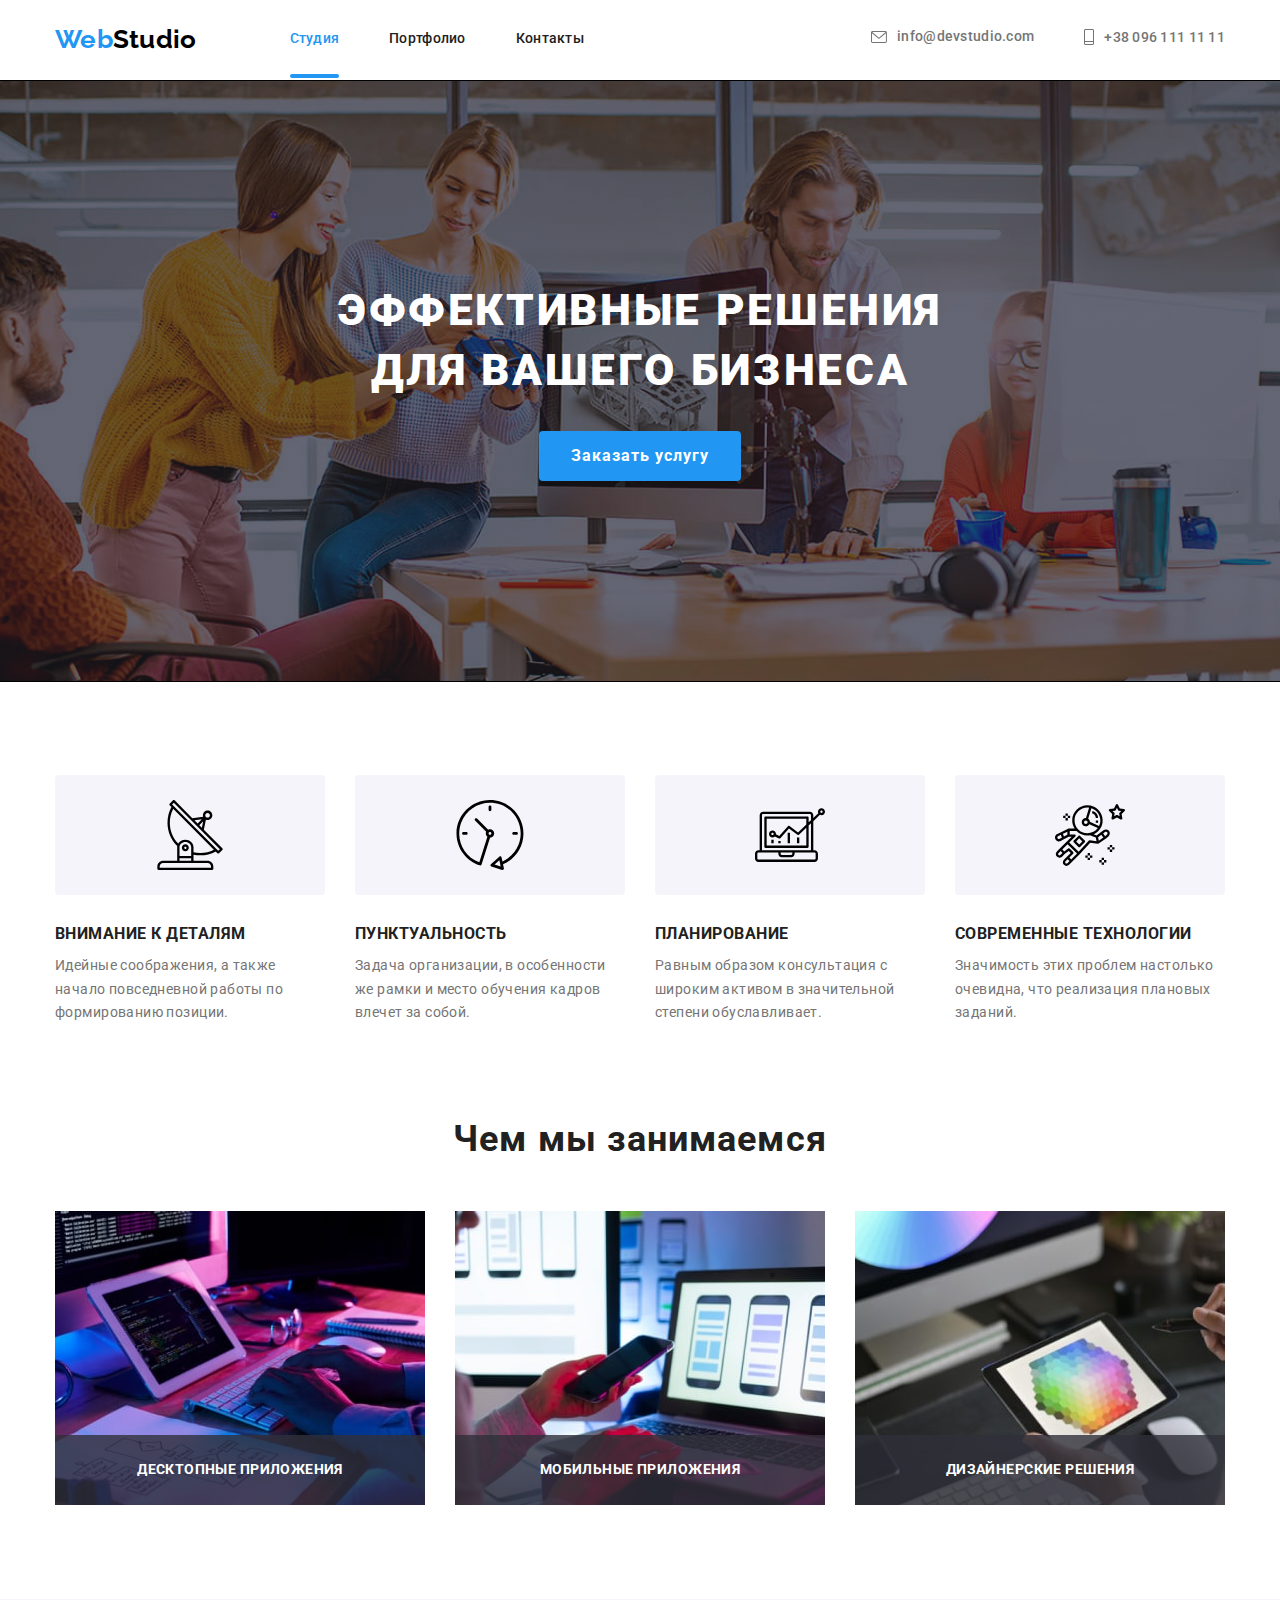
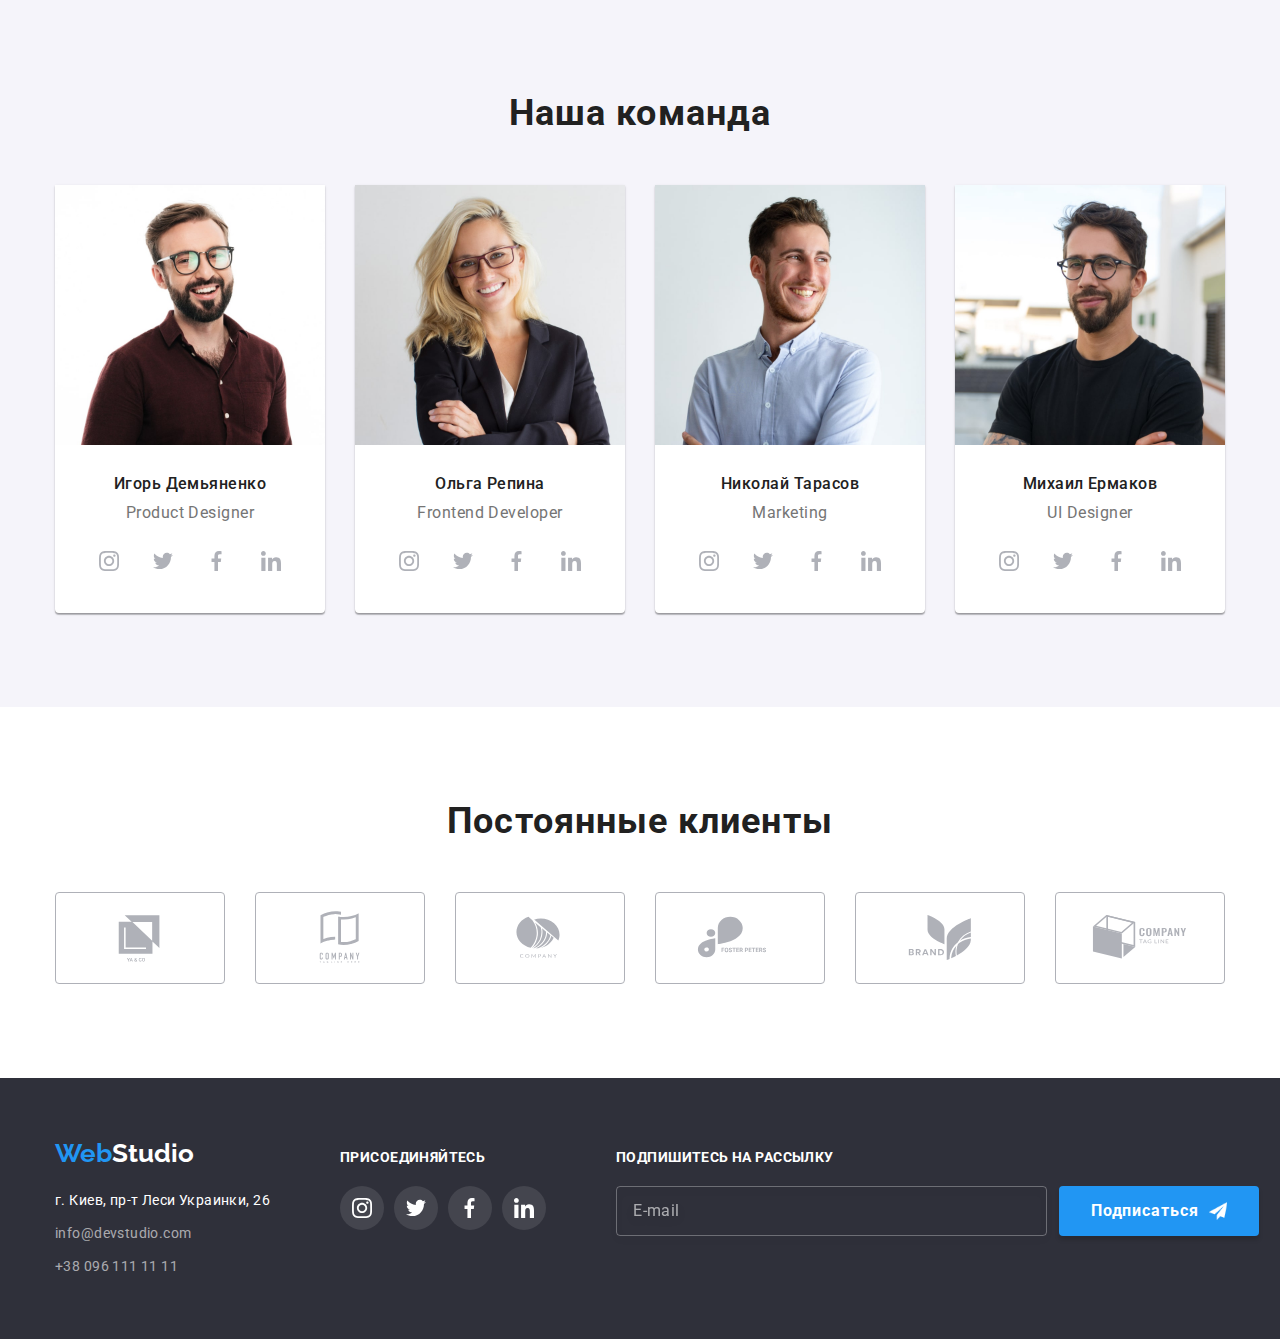
==== index.html @ 1d66c847 "clone 6" ====
<!DOCTYPE html>
<html lang="en">
<head>
    <meta charset="UTF-8">
    <meta http-equiv="X-UA-Compatible" content="IE=edge">
    <meta name="viewport" content="width=device-width, initial-scale=1.0">
    <link
        href="https://fonts.googleapis.com/css2?family=Montserrat:wght@400;700&family=Raleway:wght@700&family=Roboto:wght@400;500;700;900&family=Rubik:wght@400;700&display=swap"
        rel="stylesheet">
    <link rel="stylesheet" href="https://cdnjs.cloudflare.com/ajax/libs/modern-normalize/1.1.0/modern-normalize.min.css">
    <link rel="stylesheet" href="css/style.css">
    
    <title>Студия</title>
</head>
<body>
    <div>
        <header>
            <div class="container header-container">
                <a href="./index.html" class="webstudio"><span class="web">Web</span>Studio</a>
                <nav class="navigation">
                    <ul class="menu-list">
                        <li class="menu-item"><a href="./index.html" class="menu-link curent">Студия</a></li>
                        <li class="menu-item"><a href="./portfolio.html" class="menu-link">Портфолио</a></li>                        
                        <li class="menu-item"><a href="./contacts.html" class="menu-link">Контакты</a></li>                        
                    </ul>                                   
                </nav>
                <ul class="menu-contact">
                    <li class="menu-item"><a href="mailto:info@devstudio.com" class="contact-item">
                        <svg class="icon-message" width="16px" height="12px">
                            <use href="./images/symbol-defs.svg#icon-message"></use>
                        </svg>info@devstudio.com</a></li>
                    <li class="menu-item"><a href="tel:+380961111111" class="contact-item">
                        <svg class="icon-phone" width="10px" height="16px">
                            <use href="./images/symbol-defs.svg#icon-phone"></use>
                        </svg>+38 096 111 11 11</a></li>
                </ul>
                
            </div>
        </header>

        <main>
            <section class="bussines">
                <div class="container">
                    <h1 class="bussines-h1">Эффективные решения <br> для вашего бизнеса</h1>
                    <button type="button" class="button button-buy" data-modal-open>Заказать услугу</button>                
                </div>                
            </section>

            <section class="bussines-advantages section">
                <div class="container">
                    <h2 class="visually-hidden">Наши особености</h2>
                    <ul class="bussines-list">
                        <li class="item">
                            <div class="item-div">
                                <svg class="bussines-icon" width="70" height="70" >
                                    <use href="./images/symbol-defs.svg#icon-antenna"></use>
                                </svg>
                            </div>
                            <h3 class="advantages-h text">Внимание к деталям</h3>
                            <p class="advantages-p text">Идейные соображения, а также начало повседневной работы по формированию
                                позиции.</p>
                        </li>
                        <li class="item">
                            <div class="item-div">
                                <svg class="bussines-icon" width="70" height="70">
                                    <use href="./images/symbol-defs.svg#icon-clock"></use>
                                </svg>
                            </div>
                            <h3 class="advantages-h text">Пунктуальность</h3>
                            <p class="advantages-p text">Задача организации, в особенности же рамки и место обучения кадров влечет за
                                собой.</p>
                        </li>
                        <li class="item">
                            <div class="item-div">
                                <svg class="bussines-icon" width="70" height="70">
                                    <use href="./images/symbol-defs.svg#icon-diagram" ></use>
                                </svg>
                            </div>
                            <h3 class="advantages-h text">Планирование</h3>
                            <p class="advantages-p text">Равным образом консультация с широким активом в значительной степени
                                обуславливает.</p>
                        </li>
                        <li class="item">
                            <div class="item-div">
                                <svg class="bussines-icon" width="70" height="70"> 
                                    <use href="./images/symbol-defs.svg#icon-astronaut"></use>
                                </svg>
                            </div>
                            <h3 class="advantages-h text">Современные технологии</h3>
                            <p class="advantages-p text">Значимость этих проблем настолько очевидна, что реализация плановых заданий.
                            </p>
                        </li>
                    </ul>
                </div>                
            </section>   
            
            <section class="work section">
                <div class="container">
                    <h2 class="section-title text">Чем мы занимаемся</h2>
                    <ul class="work-list">
                        <li class="item">
                            <img src="./images/image.jpg" alt="Зображення: З алгоритма переносимо на пк" width="370">
                            <div class="thumb-bg">
                                <p class="thumb-bg-p">Десктопные приложения</p>
                            </div>
                        </li>
                        <li class="item">
                            <img src="./images/image(1).jpg" alt="Зображення: Відображення блоків на телефоні" width="370">
                            <div class="thumb-bg">
                                <p class="thumb-bg-p">Мобильные приложения</p>
                            </div>
                        </li>
                        <li class="item">
                            <img src="./images/image(2).jpg" alt="Зображення: Градієнт" width="370">
                            <div class="thumb-bg">
                                <p class="thumb-bg-p">Дизайнерские решения</p>
                            </div>
                        </li>
                    </ul>                
                </div>                
            </section>
            
            <section class="team section">
                <div class="container">
                    <h2 class="section-title text">Наша команда</h2>
                    <ul class="team-list">
                        <li class="item">
                            <img src="./images/com_1.jpg" alt="Зображення: Игорь Демьяненко" width="270">
                            <div class="item-border">
                                <h3 class="text team-h3">Игорь Демьяненко</h3>
                                <p class="team-p text">Product Designer</p>
                                <ul class="social-list">
                                    <li class="social-item"><a href="" class="icon-link">
                                        <svg class="icon" width="20" height="20">
                                            <use href="./images/symbol-defs.svg#icon-instagram"></use>
                                        </svg>
                                    </a></li>
                                    <li class="social-item"><a href="" class="icon-link">
                                        <svg class="icon" width="20" height="20">
                                            <use href="./images/symbol-defs.svg#icon-twitter"></use>
                                        </svg>
                                    </a></li>
                                    <li class="social-item"><a href="" class="icon-link">
                                        <svg class="icon" width="20" height="20">
                                            <use href="./images/symbol-defs.svg#icon-facebook"></use>
                                        </svg>
                                    </a></li>
                                    <li class="social-item"><a href="" class="icon-link">
                                        <svg class="icon" width="20" height="20">
                                            <use href="./images/symbol-defs.svg#icon-linkedin"></use>
                                        </svg>
                                    </a></li>
                                </ul>
                            </div>
                            
                        </li>
                        <li class="item">
                            <img src="./images/com_2.jpg" alt="Зображення: Ольга Репина" width="270">
                            <div class="item-border">
                                <h3 class="text team-h3">Ольга Репина</h3>
                                <p class="team-p text">Frontend Developer</p>
                                <ul class="social-list">
                                    <li class="social-item"><a href="" class="icon-link">
                                            <svg class="icon" width="20" height="20">
                                                <use href="./images/symbol-defs.svg#icon-instagram"></use>
                                            </svg>
                                        </a></li>
                                    <li class="social-item"><a href="" class="icon-link">
                                            <svg class="icon" width="20" height="20">
                                                <use href="./images/symbol-defs.svg#icon-twitter"></use>
                                            </svg>
                                        </a></li>
                                    <li class="social-item"><a href="" class="icon-link">
                                            <svg class="icon" width="20" height="20">
                                                <use href="./images/symbol-defs.svg#icon-facebook"></use>
                                            </svg>
                                        </a></li>
                                    <li class="social-item"><a href="" class="icon-link">
                                            <svg class="icon" width="20" height="20">
                                                <use href="./images/symbol-defs.svg#icon-linkedin"></use>
                                            </svg>
                                        </a></li>
                                </ul>
                            </div>
                            
                        </li>
                        <li class="item">
                            <img src="./images/com_3.jpg" alt="Зображення: Николай Тарасов" width="270">
                            <div class="item-border">
                                <h3 class="text team-h3">Николай Тарасов</h3>
                                <p class="team-p text">Marketing</p>
                                <ul class="social-list">
                                    <li class="social-item"><a href="" class="icon-link">
                                            <svg class="icon" width="20" height="20">
                                                <use href="./images/symbol-defs.svg#icon-instagram"></use>
                                            </svg>
                                        </a></li>
                                    <li class="social-item"><a href="" class="icon-link">
                                            <svg class="icon" width="20" height="20">
                                                <use href="./images/symbol-defs.svg#icon-twitter"></use>
                                            </svg>
                                        </a></li>
                                    <li class="social-item"><a href="" class="icon-link">
                                            <svg class="icon" width="20" height="20">
                                                <use href="./images/symbol-defs.svg#icon-facebook"></use>
                                            </svg>
                                        </a></li>
                                    <li class="social-item"><a href="" class="icon-link">
                                            <svg class="icon" width="20" height="20">
                                                <use href="./images/symbol-defs.svg#icon-linkedin"></use>
                                            </svg>
                                        </a></li>
                                </ul>
                            </div>
                            
                        </li>
                        <li class="item">
                            <img src="./images/com_4.jpg" alt="Зображення: Михаил Ермаков" width="270">
                            <div class="item-border">
                                <h3 class="text team-h3">Михаил Ермаков</h3>
                                <p class="team-p text">UI Designer</p>
                                <ul class="social-list">
                                    <li class="social-item"><a href="" class="icon-link">
                                            <svg class="icon" width="20" height="20">
                                                <use href="./images/symbol-defs.svg#icon-instagram"></use>
                                            </svg>
                                        </a></li>
                                    <li class="social-item"><a href="" class="icon-link">
                                            <svg class="icon" width="20" height="20">
                                                <use href="./images/symbol-defs.svg#icon-twitter"></use>
                                            </svg>
                                        </a></li>
                                    <li class="social-item"><a href="" class="icon-link">
                                            <svg class="icon" width="20" height="20">
                                                <use href="./images/symbol-defs.svg#icon-facebook"></use>
                                            </svg>
                                        </a></li>
                                    <li class="social-item"><a href="" class="icon-link">
                                            <svg class="icon" width="20" height="20">
                                                <use href="./images/symbol-defs.svg#icon-linkedin"></use>
                                            </svg>
                                        </a></li>
                                </ul>
                            </div>                            
                        </li>
                    </ul>                
                </div> 
            </section> 
            <section class="clients section">
                <div class="container">
                    <h2 class="section-title text">Постоянные клиенты</h2>
                    <ul class="clients-list">
                        <li class="clients-list-item"><a class="item-link" href="">
                            <svg class="icon-company" width="106" height="60">
                                <use href="./images/symbol-defs.svg#icon-company-1"></use>
                            </svg>
                        </a></li>
                        <li class="clients-list-item"><a class="item-link" href="">
                            <svg class="icon-company" width="106" height="60">
                                <use href="./images/symbol-defs.svg#icon-company-2"></use>
                            </svg>
                        </a></li>
                        <li class="clients-list-item"><a class="item-link" href="">
                            <svg class="icon-company" width="106" height="60">
                                <use href="./images/symbol-defs.svg#icon-company-3"></use>
                            </svg>
                        </a></li>
                        <li class="clients-list-item"><a class="item-link" href="">
                            <svg class="icon-company" width="106" height="60">
                                <use href="./images/symbol-defs.svg#icon-company-4"></use>
                            </svg>
                        </a></li>
                        <li class="clients-list-item"><a class="item-link" href="">
                            <svg class="icon-company" width="106" height="60">
                                <use href="./images/symbol-defs.svg#icon-company-5"></use>
                            </svg>
                        </a></li>
                        <li class="clients-list-item"><a class="item-link" href="">
                            <svg class="icon-company" width="106" height="60">
                                <use href="./images/symbol-defs.svg#icon-company-6"></use>
                            </svg>
                        </a></li>
                    </ul>
                </div>
            </section>
        </main>

        <footer class="footer-container">
            <div class="container">
                <div class="contacts">
                    <a href="./index.html" class="webstudio webstudio-footer"><span class="web">Web</span>Studio</a>
                    <address class="address">
                        <ul class="list">
                            <li class="item">
                                <a href="https://goo.gl/maps/abKfRASXcLubcDst8" target="_blank" rel="noreferrer noopener" class="location">
                                    г. Киев, пр-т Леси Украинки, 26</a>
                            </li>
                            <li class="item">
                                <a href="mailto:info@devstudio.com" class="footer-contact-item">info@devstudio.com</a>
                            </li>
                            <li class="item">
                                <a href="tel:+380961111111" class="footer-contact-item">+38 096 111 11 11</a>
                            </li>
                        </ul>
                    </address>
                </div>
                <div class="enter-link">
                    <p class="text-enter text">присоединяйтесь</p>
                    <ul class="social-list">
                        <li class="footer-social-item"><a href="" class="icon-link">
                                <svg class="icon" width="20" height="20">
                                    <use href="./images/symbol-defs.svg#icon-instagram"></use>
                                </svg>
                            </a></li>
                        <li class="footer-social-item"><a href="" class="icon-link">
                                <svg class="icon" width="20" height="20">
                                    <use href="./images/symbol-defs.svg#icon-twitter"></use>
                                </svg>
                            </a></li>
                        <li class="footer-social-item"><a href="" class="icon-link">
                                <svg class="icon" width="20" height="20">
                                    <use href="./images/symbol-defs.svg#icon-facebook"></use>
                                </svg>
                            </a></li>
                        <li class="footer-social-item"><a href="" class="icon-link">
                                <svg class="icon" width="20" height="20">
                                    <use href="./images/symbol-defs.svg#icon-linkedin"></use>
                                </svg>
                            </a></li>
                    </ul>
                </div>
                <div class="subscribe">
                    <p class="text-enter text">Подпишитесь на рассылку</p>
                    <div class="form-subscribe">
                        <input type="email" name="user-email-subscribe" class="modal-input" id="user-email-subscribe" placeholder="E-mail">
                        <button type="submit" class="button button-send">Подписаться</button>
                    </div>                    
                </div>      
            </div>                        
        </footer>
        <!-- Modal window -->
        <div class="backdrop is-hidden" data-modal>
            <div class="modal">
                <button type="button" class="modal-close" data-modal-close>
                    <svg class="icon-close-black" width="30" height="30">
                        <use href="./images/symbol-defs.svg#icon-close-black"></use>
                    </svg>
                </button>
                <p class="modal-title">Оставьте свои данные, мы вам перезвоним</p>                
                <form action="#" class="modal-form">
                    <div class="form-field">
                        <label for="user-name" class="input-text">Имя</label>
                        <div class="input-wrap">
                            <input type="text" name="user-name" class="modal-input" id="user-name">
                            <svg class="input-icon" width="18" height="18">
                                <use href="./images/symbol-defs.svg#icon-person-black"></use>
                            </svg>
                        </div>                        
                    </div>

                    <div class="form-field">
                        <label for="user-phone" class="input-text">Телефон</label>
                        <div class="input-wrap">
                            <input type="tel" name="user-phone" class="modal-input" id="user-phone">
                            <svg class="input-icon" width="18" height="18">
                                <use href="./images/symbol-defs.svg#icon-phone-black"></use>
                            </svg>
                        </div>                        
                    </div>

                    <div class="form-field">
                        <label for="user-email" class="input-text">Почта</label>
                        <div class="input-wrap">
                            <input type="email" name="user-email" class="modal-input" id="user-email">
                            <svg class="input-icon" width="18" height="18">
                                <use href="./images/symbol-defs.svg#icon-email-black"></use>
                            </svg>
                        </div>                        
                    </div>
                    
                    <div class="form-field">
                        <label for="user-text" class="input-text">Комментарий</label>
                        <textarea name="user-text" id="user-text" placeholder="Введите текст" class="modal-comment"></textarea>
                    </div>
                    <div class="form-license">
                        <input type="checkbox" class="modal-license visually-hidden" id="user-license" name="user-license">
                        <label for="user-license" class="form-license-text">
                            <svg class="icon-cheked" width="16" height="15">
                                <use href="./images/symbol-defs.svg#icon-cheked"></use>
                            </svg>
                            Соглашаюсь с рассылкой и принимаю&nbsp; <a href="#" class="form-license-link">Условия договора</a></label>                        
                    </div>

                </form>
                <button type="submit" class="button button-send">Отправить</button>
            </div>
        </div>
    </div>  
    <script src="./js/modal.js"></script>
</body>
</html>
---- css/style.css ----
/*
  */

/* input{
  outline:none;
}   */

:root {
  --primary-bg-color: #ffffff;
  --title-text-color: #212121;
  --primary-text-color: #757575;
  --primary-btn-bg-color: #2196f3;
  --accent-btn-bg-color: #f5f4fa;
}
/*
  */
.visually-hidden {
  position: absolute;
  width: 1px;
  height: 1px;
  margin: -1px;
  border: 0;
  padding: 0;

  white-space: nowrap;
  clip-path: inset(100%);
  clip: rect(0 0 0 0);
  overflow: hidden;
}
ul {
  list-style: none;
  margin: 0;
  padding: 0;
}

li {
  margin: 0;
  padding: 0;
}

a{
  text-decoration: none;
}

a,
p,
h1,
h2,
h3 {
  margin-top: 0;
  margin-bottom: 0;
  padding: 0;
}

img {
  display: block;
  max-width: 100%;
}

body {
  font-family: 'Roboto', 'sans-serif';
  font-size: 14px;
}

.container {
  width: 1200px;
  padding-left: 15px;
  padding-right: 15px;
  margin-left: auto;
  margin-right: auto;
}

.section {
  /*
  */
  padding-top: 94px;
  padding-bottom: 94px;
}

/*Button*/
/* Общий стиль кнопок */
.button {
  font-family: inherit;
  font-size: 16px;
  text-align: center;
  border-radius: 4px;
  border: none;

  /* Анімація(Зміна заливки, кольору, тіні) */
  transition: background-color 250ms cubic-bezier(0.4, 0, 0.2, 1), box-shadow 250ms cubic-bezier(0.4, 0, 0.2, 1), fill 250ms cubic-bezier(0.4, 0, 0.2, 1),
  color 250ms cubic-bezier(0.4, 0, 0.2, 1);
 
}

.button:hover,
.button:focus {
  cursor: pointer;
}

/*Кнопка на главной странице */
.button-buy, .button-send {
  padding: 10px 32px;
  min-width: 200px;

  align-items: center;
  box-shadow: 0px 4px 4px rgba(0, 0, 0, 0.15);

  font-weight: bold;
  line-height: 1.875;
  letter-spacing: 0.06em;
  color: var(--primary-bg-color);
  background: var(--primary-btn-bg-color);
  
}

.button-buy:focus,
.button-buy:hover {
  cursor: pointer;
  color: var(--title-text-color);
  background-color: var(--primary-bg-color);
}

/*Кнопка на странице Портфолио*/

.button.btn-portf {
  padding: 6px 22px;
  border-radius: 4px;
  border: none;

  font-weight: 500;
  line-height: 1.625;
  letter-spacing: 0.03em;
  color: var(--title-text-color);
  background: var(--accent-btn-bg-color);
}

.portfolio-button .item + .item {
  margin-left: 8px;
}

/**/
.btn-portf.curent {
  color: var(--primary-bg-color);
  background: var(--primary-btn-bg-color);
  box-shadow: 0px 3px 1px rgba(0, 0, 0, 0.1), 0px 1px 2px rgba(0, 0, 0, 0.08),
    0px 2px 2px rgba(0, 0, 0, 0.12);
}



.btn-portf:hover,
.btn-portf:focus{
  color: var(--primary-bg-color);
  background: var(--primary-btn-bg-color);
  box-shadow: 0px 3px 1px rgba(0, 0, 0, 0.1),
  0px 1px 2px rgba(0, 0, 0, 0.08),
  0px 2px 2px rgba(0, 0, 0, 0.12);

}


/*Text*/
.text {
  letter-spacing: 0.03em;
}

/*Page Studio++++++++++++++++++++++++++++++++++++++++++++++++*/

/*Header*/
header {
  border-bottom: solid 1px #757575;
  padding-top: 24px;
  padding-bottom: 25px;
}
.header-container {
  display: flex;

  align-items: center;
  font-weight: 500;
  line-height: 1.14;
  letter-spacing: 0.02em;

  text-decoration: none;
}

.header-container .webstudio {
  display: block;
  margin-right: 93px;  
}

/* Navigation */

.menu-list {
  display: block;
  display: flex;
}

.menu-list .menu-item + .menu-item {
  margin-left: 50px;
}

.menu-contact {
  display: block;
  display: flex;
  margin-left: auto;
}

.menu-contact .menu-item + .menu-item {
  margin-left: 50px;
}

/* Позначення поточної сторінки */
.menu-list .menu-link.curent {
  color: var(--primary-btn-bg-color);
}

.menu-link {
  position: relative;

  padding-top: 32px;
  padding-bottom: 32px;

  color: var(--title-text-color);
  text-decoration: none;
  
  transition: color 250ms cubic-bezier(0.4, 0, 0.2, 1);
}

.menu-link.curent::after{
  position: absolute;
  left: 0;
  bottom: 0;

  content: '';
  display: block;
  width: 100%;
  height: 4px;
  background-color: var(--primary-btn-bg-color);
  border-radius: 2px;
}

.contact-item {
  color: var(--primary-text-color);
  text-decoration: none;
 
  transition: color 250ms cubic-bezier(0.4, 0, 0.2, 1);
}

.webstudio {
  font-family: 'Raleway';
  font-weight: bold;
  font-size: 26px;
  line-height: 1.19;
  text-decoration: none;
  color: #000000;
}

.webstudio span {
  color: #2196f3;
}

.menu-item .contact-item {
  display: inline-flex;
  align-items: center;

}

.icon-message,
.icon-phone {
  fill: var(--primary-text-color);
  margin-right: 10px;

  transition: fill 250ms cubic-bezier(0.4, 0, 0.2, 1);

}

/*Section bussines------------------------------------------------*/

.bussines {
  background: #2f303a;
}

.bussines {
  text-align: center;
  padding-top: 200px;
  padding-bottom: 200px;
}

.bussines-h1 {
  margin-bottom: 30px;

  font-weight: 900;
  font-size: 44px;
  line-height: 1.36;

  letter-spacing: 0.06em;
  text-transform: uppercase;
  color: #ffffff;
}

.bussines-list {
  display: block;
  display: flex;
  margin: 0px;
  padding-bottom: 0;
}

.bussines-list .item {
  width: 270px;
}
.bussines-list .item + .item {
  margin-left: 30px;
}

/*Background*/

.bussines {

  max-width: 1600px;
  height: 600px;
  background-size: cover;
  margin-left: auto;
  margin-right: auto;
  background-image: linear-gradient(to right, rgba(47, 48, 58, 0.4), rgba(47, 48, 58, 0.4)), url('../images/Img.png');
  background-repeat: no-repeat;
  background-position: center;
  outline: 1px solid black;
}

/*Icons bussines*/

.item-div {
  display: flex;
  width: 270px;
  height: 120px;
  background: var(--accent-btn-bg-color);
  border-radius: 4px;
  margin-bottom: 30px;
  display: flex;
  align-items: center;
  justify-content: center;
}

/*advantages-------------------------------------------------------------------------- */

.advantages-h {
  display: block;
  margin-top: 0px;
  margin-bottom: 10px;

  font-weight: bold;
  line-height: 1.14;
  text-transform: uppercase;
  color: var(--title-text-color);
}

.advantages-p {
  line-height: 1.71;
  color: var(--primary-text-color);
}

/*Section work--------------------------------------------------------------*/
.work.section {
  padding-top: 0;
  text-align: center;
}

.section-title {
  display: block;
  margin-bottom: 50px;

  font-weight: bold;
  font-size: 36px;
  line-height: 1.16;
  text-align: center;
  color: var(--title-text-color);
}


.work-list {
  display: flex;
  justify-content: center;
}

.work-list .item{
  position: relative;
}


.thumb-bg {
  position: absolute;
  width: 370px;
  height: 70px;
  background: rgba(47, 48, 58, 0.8);
  bottom: 0;
  

  font-weight: 700;
  font-size: 14px;
  line-height: 1.14;
  text-align: center;
  letter-spacing: 0.03em;
  text-transform: uppercase;
  align-items: center;
  color: var(--primary-bg-color);
  
}

.thumb-bg .thumb-bg-p {
  position: absolute;
  left: 50%;
  top: 50%;
  transform: translate(-50%,-50%);
  white-space:nowrap;  
}


.work-list .item + .item {
  margin-left: 30px;
}

/*Section team-----------------------------*/

.team {
  background: var(--accent-btn-bg-color);
}

.team-list {
  display: flex;
  justify-content: center;  
}

.team-list .item + .item {
  margin-left: 30px;
}

.team-list .item {
  background: #ffffff;
  box-shadow: 0px 1px 3px rgba(0, 0, 0, 0.12), 0px 1px 1px rgba(0, 0, 0, 0.14),
    0px 2px 1px rgba(0, 0, 0, 0.2);
  border-radius: 0px 0px 4px 4px;
}

.item .item-border {
  padding-top: 30px;
  padding-bottom: 30px;
}

.team-h3 {
  margin-bottom: 10px;

  font-weight: 500;
  font-size: 16px;
  line-height: 1.18;
  text-align: center;
  color: var(--title-text-color);
}

.team-p {
  font-size: 16px;
  line-height: 1.18;
  text-align: center;
  color: var(--primary-text-color);
  margin-bottom: 16px;
}

/*social link*/

.social-list {
  display: flex;
  justify-content: center;
}

.social-list .social-item+.social-item,
.social-list .footer-social-item+.footer-social-item {
  margin-left: 10px;
}

.icon-link {
  display: flex;
  width: 44px;
  height: 44px;
  border-radius: 50%;
  align-items: center;
  justify-content: center;
  fill: #AFB1B8;
  background-color: var(--primary-bg-color);   
  transition: fill 250ms cubic-bezier(0.4, 0, 0.2, 1), background-color 250ms cubic-bezier(0.4, 0, 0.2, 1);  
}

/* Section clients------------------------------------------ */

/*Icons clients*/
.clients-list {
  display: block;
  display: flex;

}

.item-link {
  display: flex;
  fill: #afb1b8;
  width: 170px;
  height: 92px;
  border: 1px solid #AFB1B8;
  border-radius: 4px;
  justify-content: center;
  align-items: center;

  transition: fill 250ms cubic-bezier(0.4, 0, 0.2, 1), border 250ms cubic-bezier(0.4, 0, 0.2, 1);
  
}

.clients-list .clients-list-item+.clients-list-item {
  margin-left: 30px;
}


.clients-list-item .item-link:hover,
.clients-list-item .item-link:focus {
  fill: var(--primary-btn-bg-color);
  border: 1px solid var(--primary-btn-bg-color);
}



/* adress */
.address {
  font-style: normal;
}

/* Footer */

.footer-container {
  padding-top: 60px;
  padding-bottom: 60px;
  background: #2f303a;
}

.footer-container .container{
  display: flex;
  align-items: baseline;
}

.enter-link{
  margin-left:70px ;
}

.text-enter.text{
  margin-bottom: 20px;
}

/* subscribe */
/* form-subscribe */
.form-subscribe{
  display: flex;
  align-items: center;
}

.form-subscribe .modal-input{
  color: rgba(255, 255, 255, 0.6);
  margin-right: 12px;
  padding: 15px 16px;
  height: 50px;
  border: 1px solid rgba(255, 255, 255, 0.3);
  box-sizing: border-box;
  filter: drop-shadow(0px 4px 4px rgba(0, 0, 0, 0.15));
  border-radius: 4px;
}

.form-subscribe .modal-input::placeholder{
  font-weight: 400;
  font-size: 16px;
  line-height: 1,25;  
  letter-spacing: 0.03em;  
  color: rgba(255, 255, 255, 0.6);
}

.contacts > .webstudio {
  color: #ffffff;
}

.webstudio.webstudio-footer {
  display: block;
  margin-bottom: 20px;
}

.list .item + .item {
  margin-top: 9px;
}

.location {
  text-decoration: none;
  line-height: 1.71;
  letter-spacing: 0.03em;
  color: #ffffff;

  transition: color 250ms cubic-bezier(0.4, 0, 0.2, 1);
}

.footer-contact-item {
  text-decoration: none;
  line-height: 1.71;
  letter-spacing: 0.03em;
  color: rgba(255, 255, 255, 0.6);

}

/*Icons footer*/

.footer-social-item .icon-link {
  background-color: rgba(255, 255, 255, 0.1);
  fill: #FFFFFF;
   
  
}

/* Subscribe */
.subscribe {
  margin-left: 70px;
}

.button-wrap{
  display: flex;
  align-items: center;
}

.button-wrap-title{
  margin-right: 10px;
}

.button-wrap .button-wrap-svg{
  fill:var(--primary-bg-color);
}
/*  */
.button-send{
  display: inline-flex;
}

.button-send::after{
  margin-left: 10px;
  content: '';
  width: 24px;
  height: 24px;
  background-repeat: no-repeat;
  background-position: center;
  background-size: contain;
  background-image: url(../images/icon-send.png);
  

}

.button-send:hover,
.button-send:focus,
.button-send:hover .button-wrap-title,
.button-send:focus .button-wrap-title,
.button-send:hover .button-wrap-svg,
.button-send:focus .button-wrap-svg {
  cursor: pointer;

}
  /* color: var(--primary-btn-bg-color);
  background-color: var(--primary-bg-color);
  fill: var(--primary-btn-bg-color);
} */


/* Hover and focus++++++++++++++++++++++++++++++++++++++++++++++++++++++++++++++++*/
.menu-link:hover,
.menu-link:focus,
.location:hover,
.location:focus,
.footer-contact-item:hover,
.footer-contact-item:focus {
  
  cursor: pointer;
  color: var(--primary-btn-bg-color);
  
}

.contact-item:hover,
.contact-item:focus,
.contact-item:hover .icon-phone,
.contact-item:focus .icon-phone,
.contact-item:hover .icon-message,
.contact-item:focus .icon-message
{
fill: var(--primary-btn-bg-color);
color: var(--primary-btn-bg-color);
cursor: pointer;
}

.icon-link:hover,
.icon-link:focus {
  background-color: var(--primary-btn-bg-color);
  cursor: pointer;
  fill: #FFFFFF;
}





/* Page portfolio++++++++++++++++++++++++++++++++++++++++++++++++++++++++++++++++*/
.portfolio-button {
  display: block;
  display: flex;
  justify-content: center;
  margin-bottom: 50px;
}

.project-list {
  display: flex;
  flex-wrap: wrap;
  justify-content: center;
}

.project-list .item {  

  margin-right: 30px;
  margin-bottom: 30px;  
}


/* himichu++++++++++++++++++++++++++++++++++++++++++++++++++++++++++++++++*/
.project-item-link{
  transition: box-shadow 250ms cubic-bezier(0.4, 0, 0.2, 1)
}


.thumb-project{
  position: relative;
  overflow: hidden;
}



.thumb-text{
  position: absolute;
  top: 0;
  left:0;

  height: 100%;
  width: 100%;

  padding: 63px 24px;

  
  font-weight: 400;
  font-size: 18px;
  line-height: 1.56;   
  letter-spacing: 0.03em;  
  color: #FFFFFF;
  background-color: rgba(33, 150, 243, 0.9);

  transform: translateY(100%);  
  transition: transform 250ms cubic-bezier(0.4, 0, 0.2, 1);
}

/* himichu++++++++++++++++++++++++++++++++++++++++++++++++++++++++++++++++*/


.project-item-link:hover, .project-item-link:focus,
.project-item-link:hover .thumb-text, .project-item-link:focus .thumb-text

{
  display: inline-block;
  box-shadow: 0px 1px 1px rgba(0, 0, 0, 0.12),
  0px 4px 4px rgba(0, 0, 0, 0.06),
  1px 4px 6px rgba(0, 0, 0, 0.16);
  cursor: pointer;
  transform: translateY(0%);
  
}

.item .item-text {
  padding: 20px 24px;
  box-sizing: border-box;
  border-right: 1px solid #eeeeee;
  border-bottom: 1px solid #eeeeee;
  border-left: 1px solid #eeeeee;
}

.project-list > .item:nth-last-child(3n + 1) {
  margin-right: 0px;
}

.project-list .item:nth-last-child(-n + 3) {
  margin-bottom: 0px;
}

.project-h3 {
  display: block;

  margin-bottom: 4px;
  font-weight: bold;
  font-size: 18px;
  line-height: 2;
  letter-spacing: 0.06em;
  color: var(--title-text-color);
}
.project-p {
  font-size: 16px;
  line-height: 1.875;
  color: var(--primary-text-color);
}


.text-enter{
font-weight: 700;
font-size: 14px;
line-height: 1.14;
text-transform: uppercase;
color: #FFFFFF;
}

.backdrop{
  position: fixed;
  top: 0;
  width: 100%;
  height: 100%;
  background-color: rgba(0, 0, 0, 0.2);
  transition: opacity 250ms cubic-bezier(0.4, 0, 0.2, 1), visibility 250ms cubic-bezier(0.4, 0, 0.2, 1) ;
}

.modal{
  position: absolute;
  top: 50%;
  left: 50%;
  transform: translate(-50%,-50%);
  width: 528px;
  min-width: 528px;
  height: 581px;
  
  background-color: #FFFFFF;
  box-shadow: 0px 1px 3px rgba(0, 0, 0, 0.12),
  0px 1px 1px rgba(0, 0, 0, 0.14),
  0px 2px 1px rgba(0, 0, 0, 0.2);
  border-radius: 4px;
  padding: 40px;
}

.modal-close{
  position: absolute;
  width: 30px;
  height: 30px;
  top: 8px;
  right: 8px;
  
  display: flex;
  border-radius: 50%;
  align-items: center;
  justify-content: center;
  background: #FFFFFF;
  border: 1px solid rgba(0, 0, 0, 0.1);
  transition: fill 250ms cubic-bezier(0.4, 0, 0.2, 1),
}

.modal-close:hover, .modal-close:focus
{
  fill: var(--primary-btn-bg-color);  
}

.modal-title{
  font-weight: 700;
  font-size: 20px;
  line-height: 23px;
  text-align: center;
  letter-spacing: 0.03em;  
  color: #212121;
  margin-bottom: 12px;
}

.input-text{
  display: block;
  font-weight: 400;
  font-size: 12px;
  line-height: 14px;   
  letter-spacing: 0.01em;  
  color: var(--primary-text-color);
}

.modal-form .form-field + .form-field{
  margin-top: 10px;
}

.modal-input, .modal-comment{
  outline: none;  
}

.modal-input:focus, .modal-comment:focus {
  border: 1px solid var(--primary-btn-bg-color)
}

.modal-form .input-text{  
  margin-bottom: 4px;
}

.modal-input{  
  min-width: 100%;
  height: 40px;
  border-radius: 4px;
  border: 1px solid rgba(33, 33, 33, 0.2);
  background-color: transparent;
  padding-left: 42px;
}

.modal-input:focus + .input-icon {
  fill: var(--primary-btn-bg-color);
}

.form-license-link{
  text-decoration: underline;
}

.input-wrap{
  position: relative;
}

.input-icon{
  position: absolute;
  left: 14px;
  top: 50%;
  transform: translateY(-50%);
}

.modal-comment{
  min-width: 100%;
  height: 120px;
  padding: 12px 16px;
  border-radius: 4px;
  border: 1px solid rgba(33, 33, 33, 0.2);
  background-color: transparent;
  resize: none;
}

.form-license{
  display: flex;
  align-items: center;
  margin-left: auto;
  margin-right: auto;
  margin-top: 20px;
}

.form-license-text{
  display: flex;
}

.icon-cheked{
  margin-right: 8px;
  /* width: 16px;
  height: 15px; */
  border: 2px solid #212121;
  border-radius: 3px;
  align-items: center;
  justify-content: center;
  /* background-color: var(--primary-btn-bg-color); */
  fill: transparent;  
}

.modal-license:checked + .form-license-text .icon-cheked {
  background-color: var(--primary-btn-bg-color);
  fill: #ffffff;    
}


.modal-license:focus + .form-license-text .icon-cheked {
  outline: none;
  border-color:var(--primary-btn-bg-color);
  
}

.form-license-link{
  outline: none;
  color: var(--primary-btn-bg-color);
}

.modal .button.button-send{
  display: block;
  margin-left: auto;
  margin-right: auto;
  margin-top: 30px;
}

.is-hidden{
  opacity: 0;
  pointer-events: none;
  visibility: hidden;
}
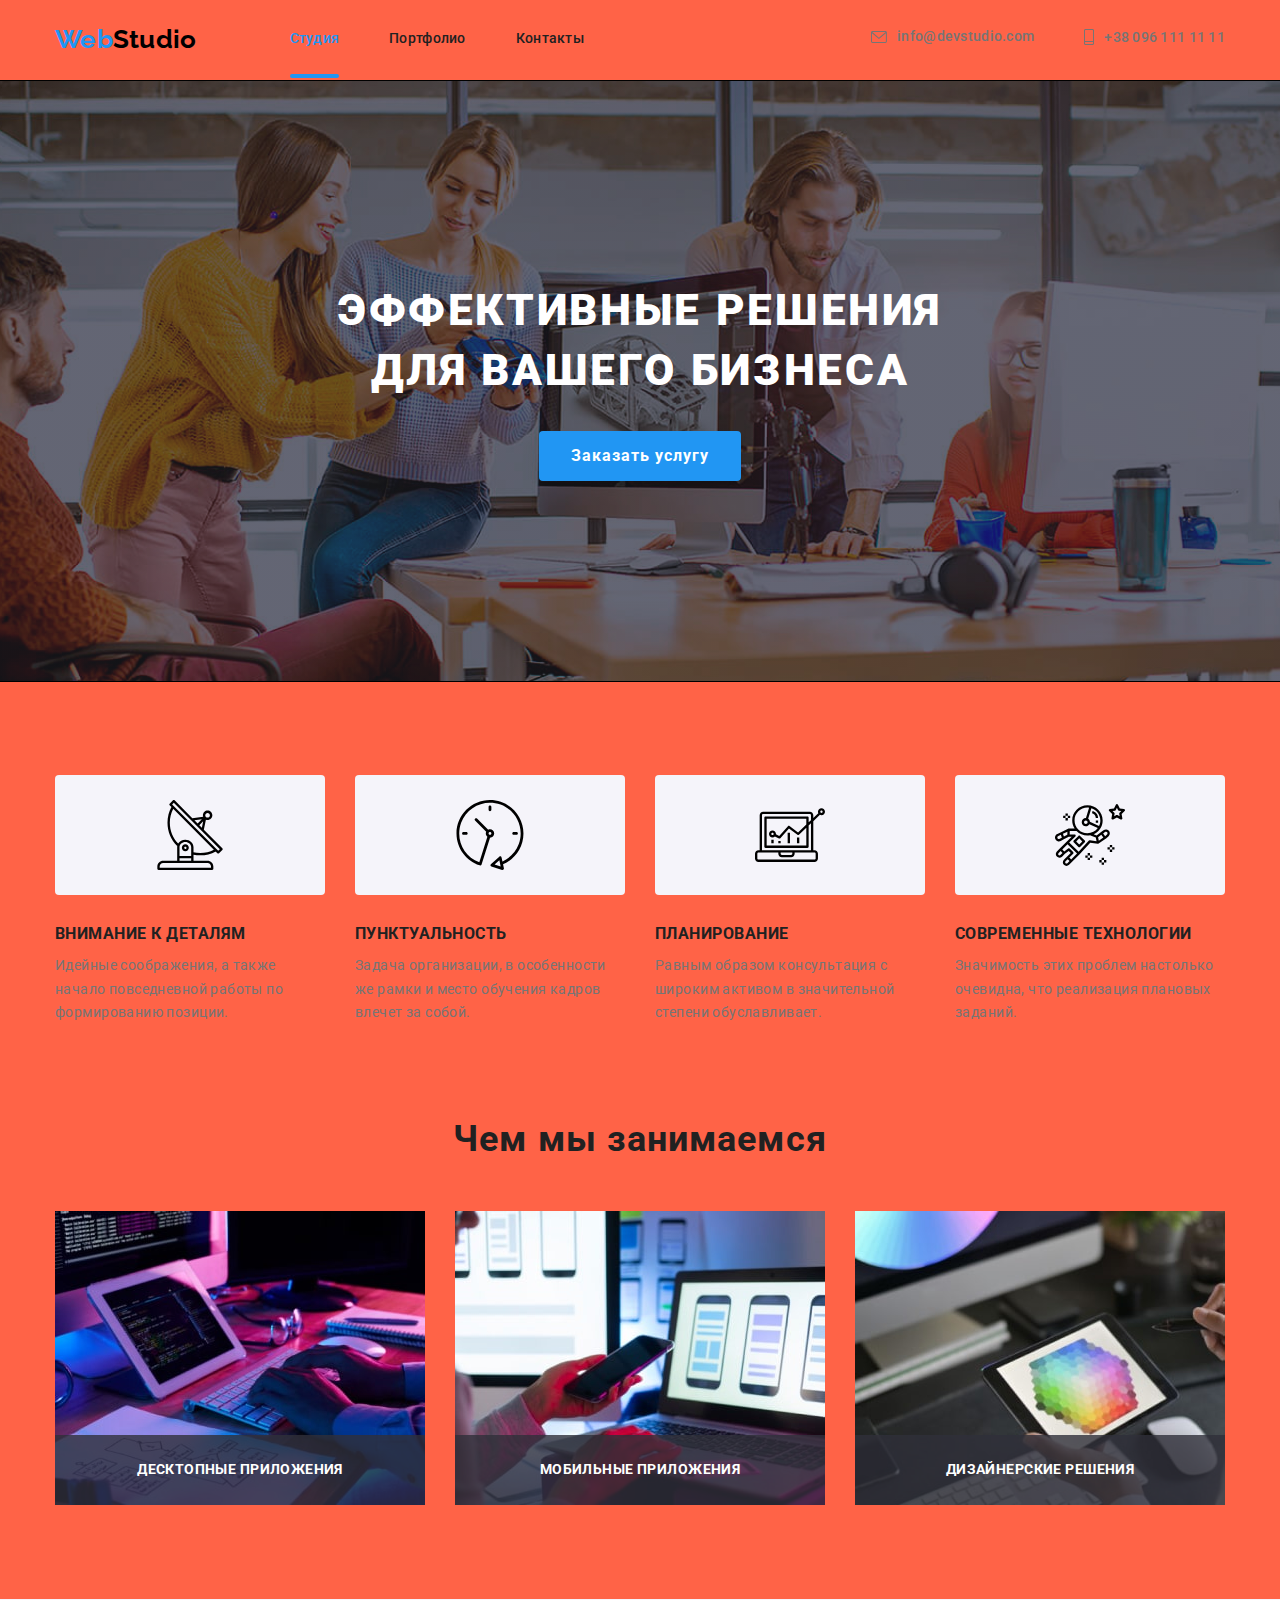
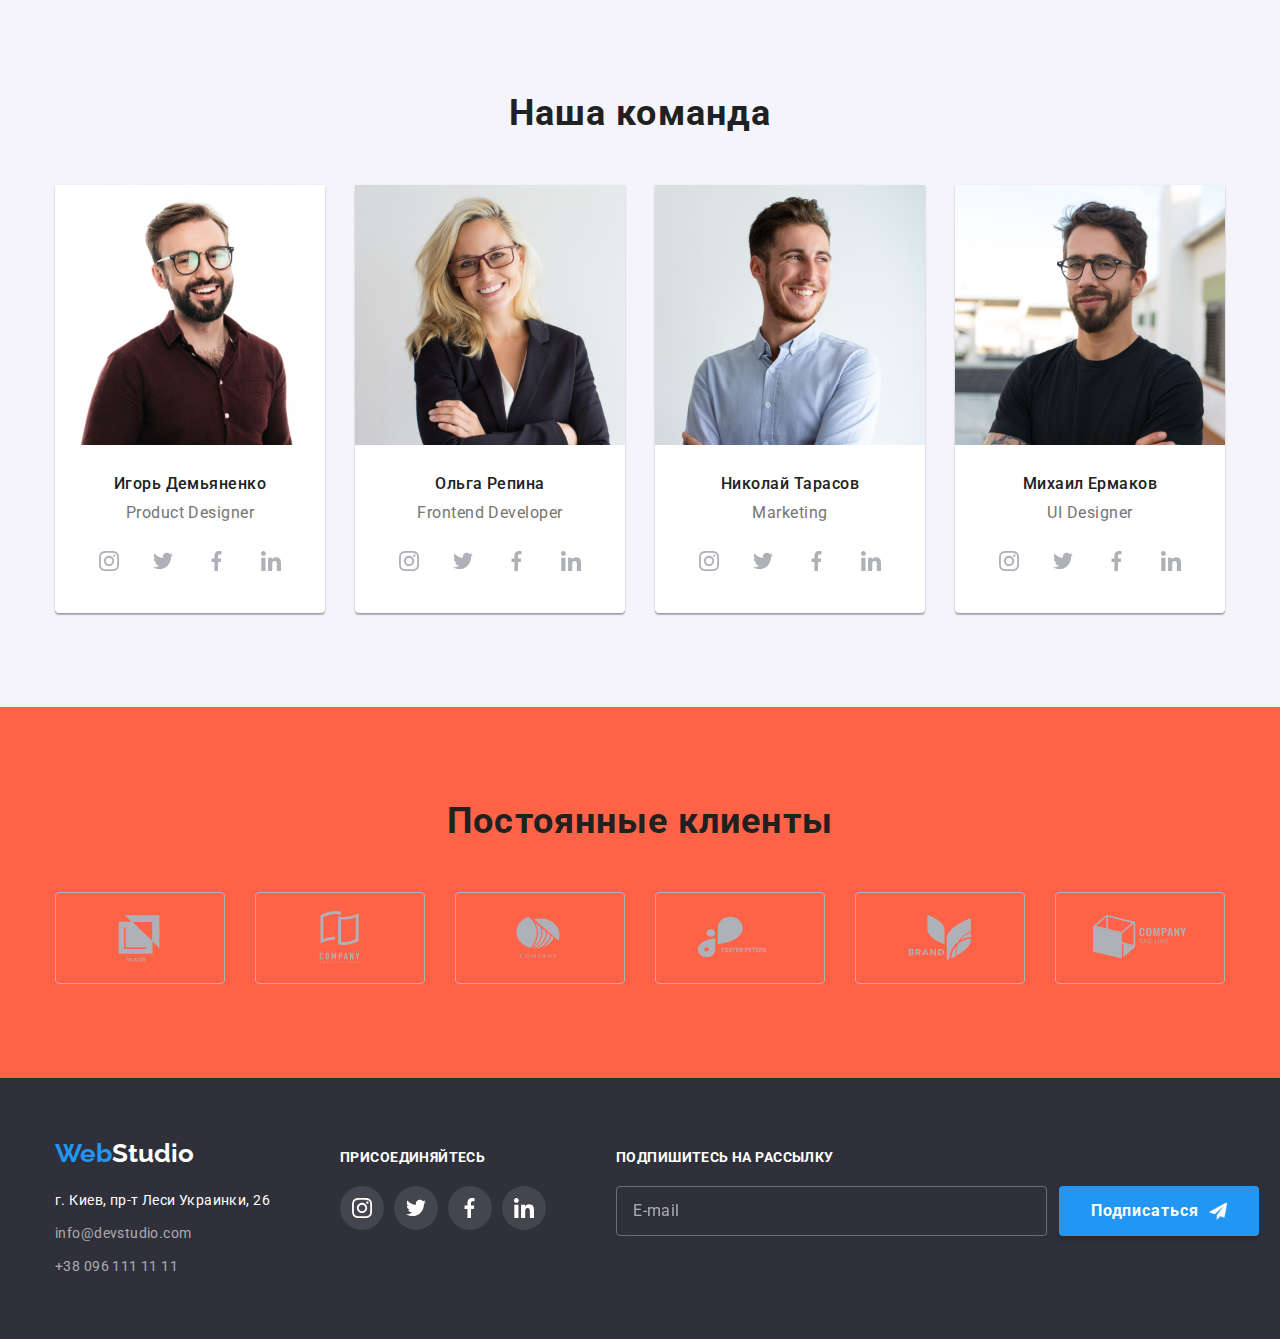
==== commit 84c7b94b: "include sass" ====
--- a/index.html
+++ b/index.html
@@ -8,7 +8,8 @@
         href="https://fonts.googleapis.com/css2?family=Montserrat:wght@400;700&family=Raleway:wght@700&family=Roboto:wght@400;500;700;900&family=Rubik:wght@400;700&display=swap"
         rel="stylesheet">
     <link rel="stylesheet" href="https://cdnjs.cloudflare.com/ajax/libs/modern-normalize/1.1.0/modern-normalize.min.css">
-    <link rel="stylesheet" href="css/style.css">
+    <link rel="stylesheet" href="./css/style.css">
+    <link rel="stylesheet" href="./css/main.css">
     
     <title>Студия</title>
 </head>
--- a/css/style.css
+++ b/css/style.css
@@ -1,9 +1,3 @@
-/*
-  */
-
-/* input{
-  outline:none;
-}   */
 
 :root {
   --primary-bg-color: #ffffff;
--- a/css/main.css
+++ b/css/main.css
@@ -0,0 +1,3 @@
+body {
+  background-color: tomato;
+}/*# sourceMappingURL=main.css.map */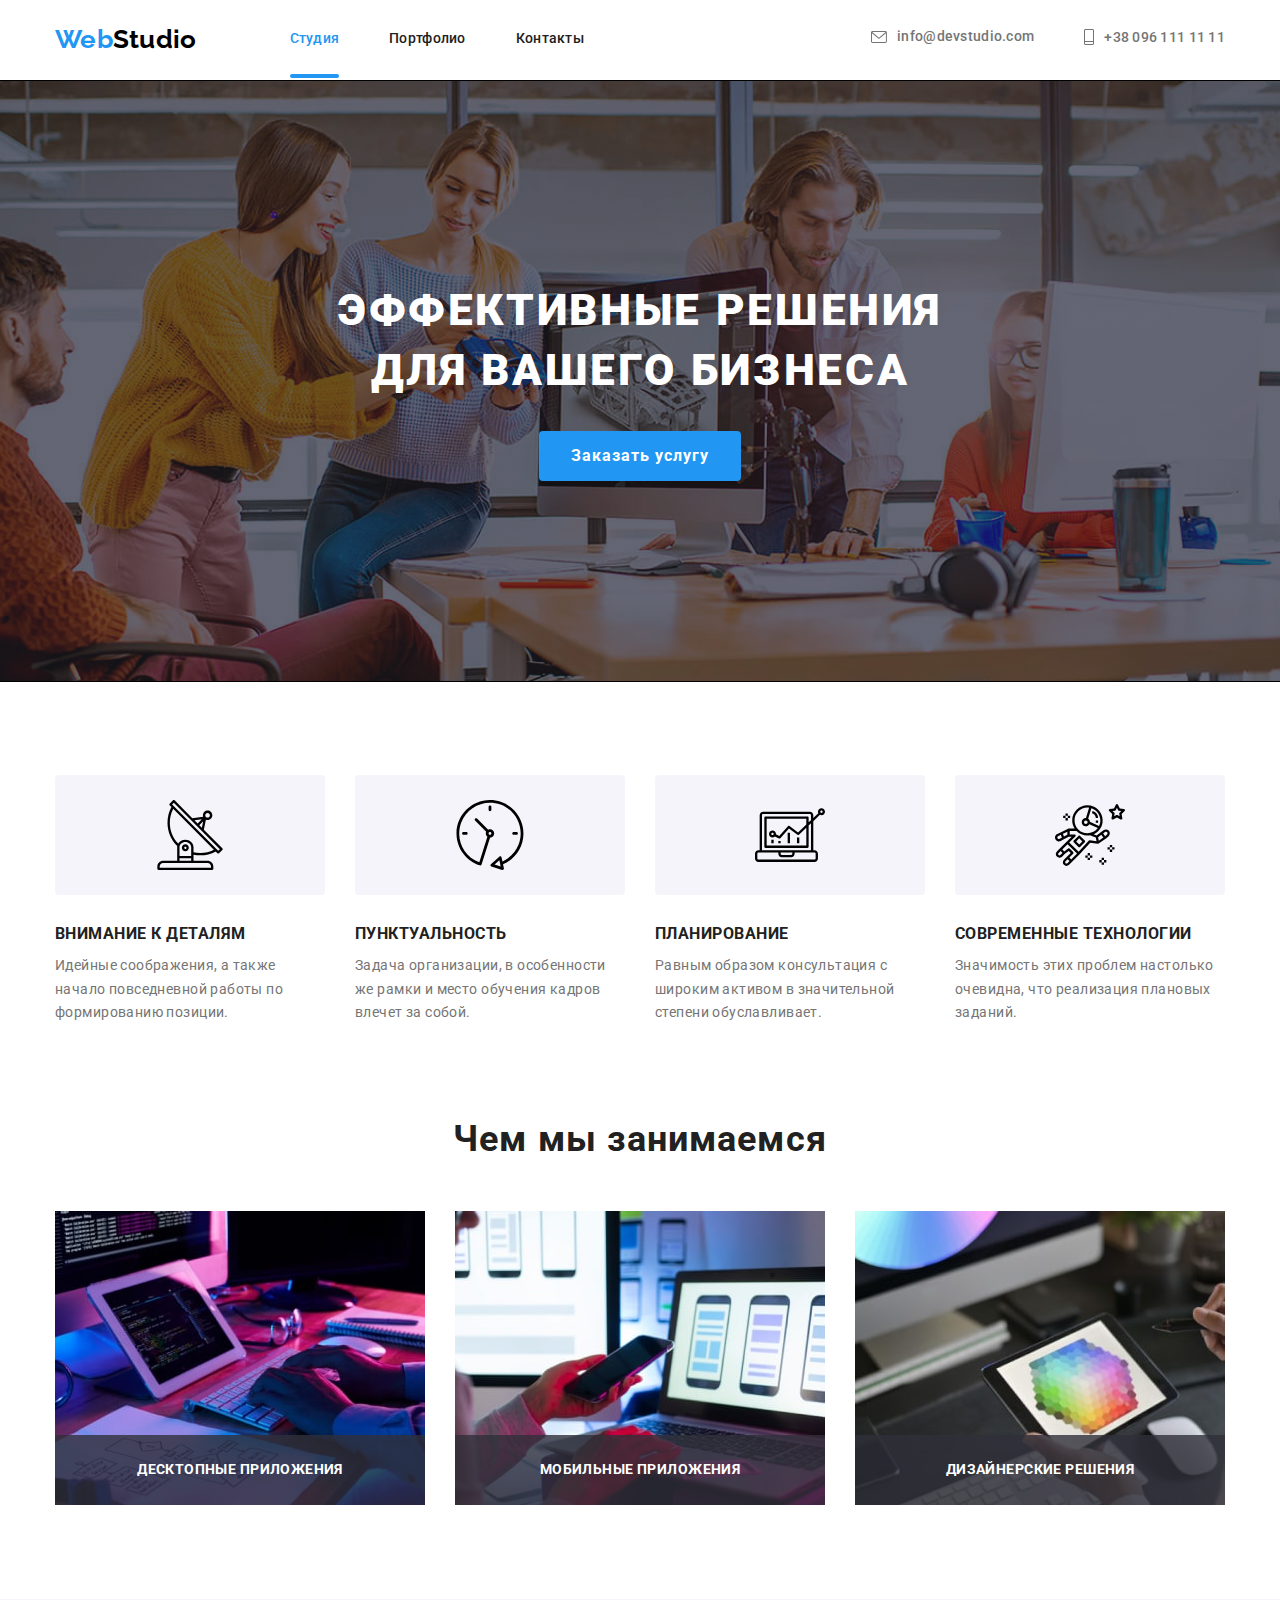
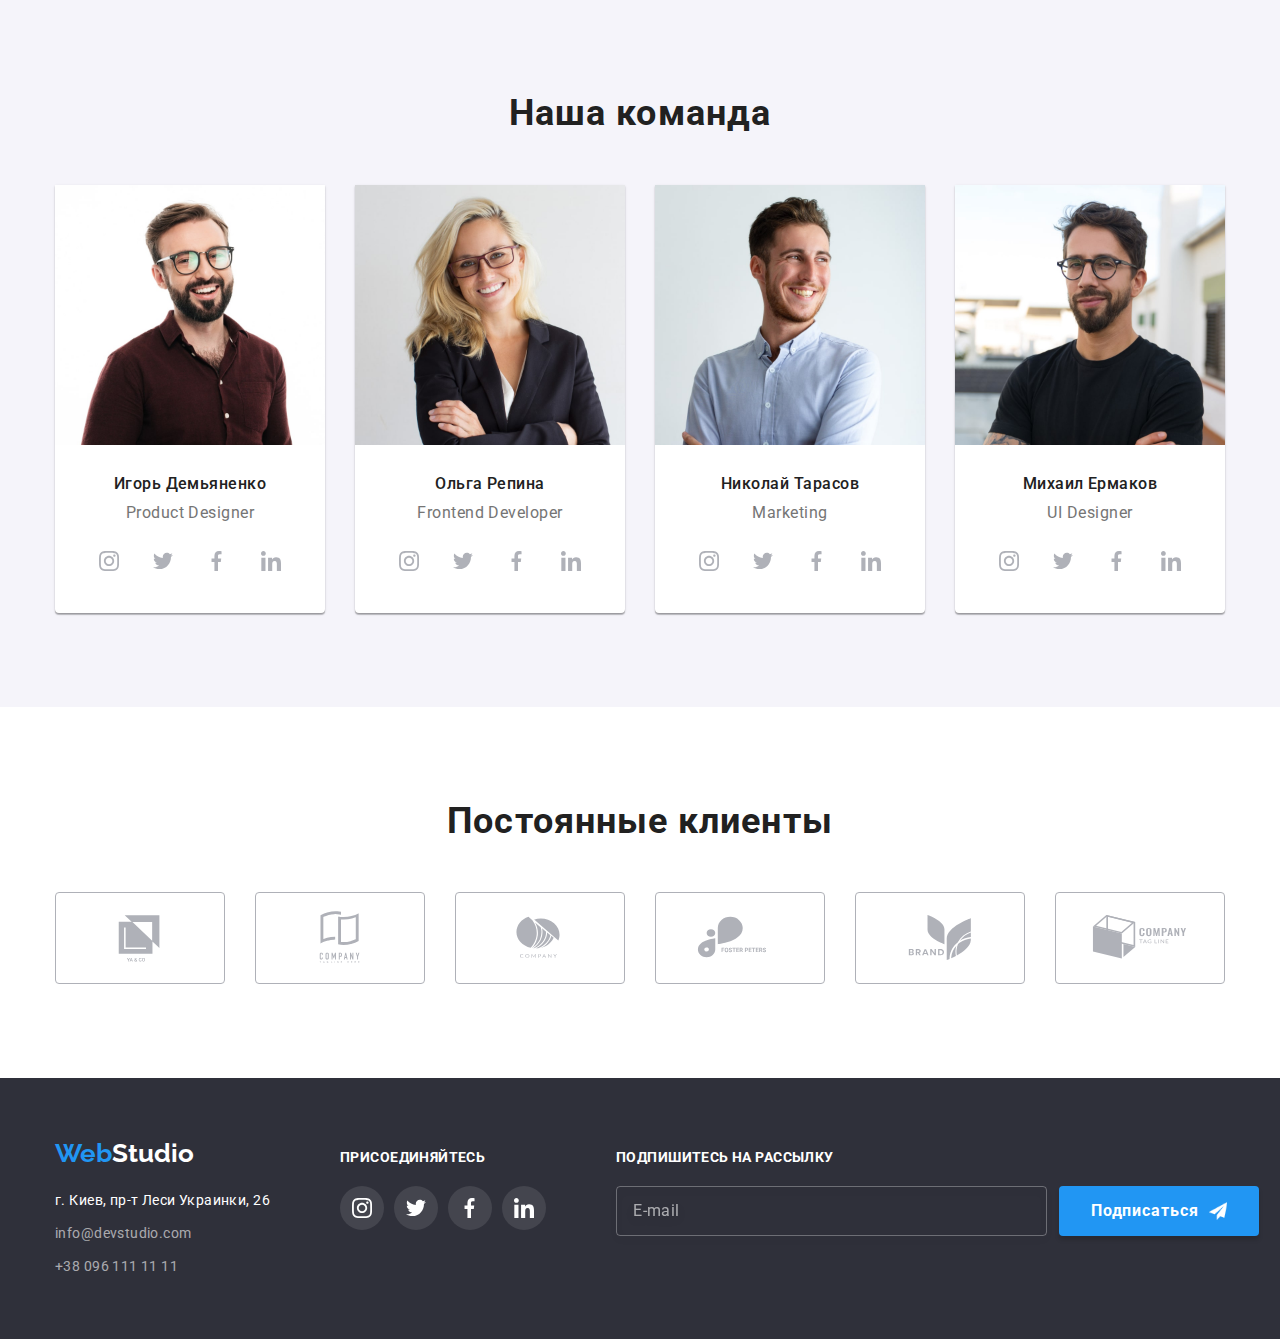
==== commit 3cc90b7b: "create file scss" ====
--- a/index.html
+++ b/index.html
@@ -8,7 +8,7 @@
         href="https://fonts.googleapis.com/css2?family=Montserrat:wght@400;700&family=Raleway:wght@700&family=Roboto:wght@400;500;700;900&family=Rubik:wght@400;700&display=swap"
         rel="stylesheet">
     <link rel="stylesheet" href="https://cdnjs.cloudflare.com/ajax/libs/modern-normalize/1.1.0/modern-normalize.min.css">
-    <link rel="stylesheet" href="./css/style.css">
+    
     <link rel="stylesheet" href="./css/main.css">
     
     <title>Студия</title>
--- a/css/main.css
+++ b/css/main.css
@@ -1,3 +1,904 @@
+@charset "UTF-8";
+/*Button*/
+/* Общий стиль кнопок */
+.button {
+  font-family: inherit;
+  font-size: 16px;
+  text-align: center;
+  border-radius: 4px;
+  border: none;
+  /* Анімація(Зміна заливки, кольору, тіні) */
+  transition: background-color 250ms cubic-bezier(0.4, 0, 0.2, 1), box-shadow 250ms cubic-bezier(0.4, 0, 0.2, 1), fill 250ms cubic-bezier(0.4, 0, 0.2, 1), color 250ms cubic-bezier(0.4, 0, 0.2, 1);
+}
+
+.button:hover,
+.button:focus {
+  cursor: pointer;
+}
+
+/*Кнопка на главной странице */
+.button-buy,
+.button-send {
+  padding: 10px 32px;
+  min-width: 200px;
+  align-items: center;
+  box-shadow: 0px 4px 4px rgba(0, 0, 0, 0.15);
+  font-weight: bold;
+  line-height: 1.875;
+  letter-spacing: 0.06em;
+  color: var(--primary-bg-color);
+  background: var(--primary-btn-bg-color);
+}
+
+.button-buy:focus,
+.button-buy:hover {
+  cursor: pointer;
+  color: var(--title-text-color);
+  background-color: var(--primary-bg-color);
+}
+
+/*Кнопка на странице Портфолио*/
+.button.btn-portf {
+  padding: 6px 22px;
+  border-radius: 4px;
+  border: none;
+  font-weight: 500;
+  line-height: 1.625;
+  letter-spacing: 0.03em;
+  color: var(--title-text-color);
+  background: var(--accent-btn-bg-color);
+}
+
+.portfolio-button .item + .item {
+  margin-left: 8px;
+}
+
+/**/
+.btn-portf.curent {
+  color: var(--primary-bg-color);
+  background: var(--primary-btn-bg-color);
+  box-shadow: 0px 3px 1px rgba(0, 0, 0, 0.1), 0px 1px 2px rgba(0, 0, 0, 0.08), 0px 2px 2px rgba(0, 0, 0, 0.12);
+}
+
+.btn-portf:hover,
+.btn-portf:focus {
+  color: var(--primary-bg-color);
+  background: var(--primary-btn-bg-color);
+  box-shadow: 0px 3px 1px rgba(0, 0, 0, 0.1), 0px 1px 2px rgba(0, 0, 0, 0.08), 0px 2px 2px rgba(0, 0, 0, 0.12);
+}
+
+.visually-hidden {
+  position: absolute;
+  width: 1px;
+  height: 1px;
+  margin: -1px;
+  border: 0;
+  padding: 0;
+  white-space: nowrap;
+  -webkit-clip-path: inset(100%);
+          clip-path: inset(100%);
+  clip: rect(0 0 0 0);
+  overflow: hidden;
+}
+
+.is-hidden {
+  opacity: 0;
+  pointer-events: none;
+  visibility: hidden;
+}
+
+ul {
+  list-style: none;
+  margin: 0;
+  padding: 0;
+}
+
+li {
+  margin: 0;
+  padding: 0;
+}
+
+a {
+  text-decoration: none;
+}
+
+a,
+p,
+h1,
+h2,
+h3 {
+  margin-top: 0;
+  margin-bottom: 0;
+  padding: 0;
+}
+
+img {
+  display: block;
+  max-width: 100%;
+}
+
+:root {
+  --primary-bg-color: #ffffff;
+  --title-text-color: #212121;
+  --primary-text-color: #757575;
+  --primary-btn-bg-color: #2196f3;
+  --accent-btn-bg-color: #f5f4fa;
+}
+
+.container {
+  width: 1200px;
+  padding-left: 15px;
+  padding-right: 15px;
+  margin-left: auto;
+  margin-right: auto;
+}
+
+.section {
+  /*
+  */
+  padding-top: 94px;
+  padding-bottom: 94px;
+}
+
 body {
-  background-color: tomato;
+  font-family: "Roboto", "sans-serif";
+  font-size: 14px;
+}
+
+/*Text*/
+.text {
+  letter-spacing: 0.03em;
+}
+
+header {
+  border-bottom: solid 1px #757575;
+  padding-top: 24px;
+  padding-bottom: 25px;
+}
+
+.header-container {
+  display: flex;
+  align-items: center;
+  font-weight: 500;
+  line-height: 1.14;
+  letter-spacing: 0.02em;
+  text-decoration: none;
+}
+
+.header-container .webstudio {
+  display: block;
+  margin-right: 93px;
+}
+
+/* Navigation */
+.menu-list {
+  display: block;
+  display: flex;
+}
+
+.menu-list .menu-item + .menu-item {
+  margin-left: 50px;
+}
+
+.menu-contact {
+  display: block;
+  display: flex;
+  margin-left: auto;
+}
+
+.menu-contact .menu-item + .menu-item {
+  margin-left: 50px;
+}
+
+/* Позначення поточної сторінки */
+.menu-list .menu-link.curent {
+  color: var(--primary-btn-bg-color);
+}
+
+.menu-link {
+  position: relative;
+  padding-top: 32px;
+  padding-bottom: 32px;
+  color: var(--title-text-color);
+  text-decoration: none;
+  transition: color 250ms cubic-bezier(0.4, 0, 0.2, 1);
+}
+
+.menu-link.curent::after {
+  position: absolute;
+  left: 0;
+  bottom: 0;
+  content: "";
+  display: block;
+  width: 100%;
+  height: 4px;
+  background-color: var(--primary-btn-bg-color);
+  border-radius: 2px;
+}
+
+.contact-item {
+  color: var(--primary-text-color);
+  text-decoration: none;
+  transition: color 250ms cubic-bezier(0.4, 0, 0.2, 1);
+}
+
+.webstudio {
+  font-family: "Raleway";
+  font-weight: bold;
+  font-size: 26px;
+  line-height: 1.19;
+  text-decoration: none;
+  color: #000000;
+}
+
+.webstudio span {
+  color: #2196f3;
+}
+
+.menu-item .contact-item {
+  display: inline-flex;
+  align-items: center;
+}
+
+.icon-message,
+.icon-phone {
+  fill: var(--primary-text-color);
+  margin-right: 10px;
+  transition: fill 250ms cubic-bezier(0.4, 0, 0.2, 1);
+}
+
+.bussines {
+  background: #2f303a;
+}
+
+.bussines {
+  text-align: center;
+  padding-top: 200px;
+  padding-bottom: 200px;
+}
+
+.bussines-h1 {
+  margin-bottom: 30px;
+  font-weight: 900;
+  font-size: 44px;
+  line-height: 1.36;
+  letter-spacing: 0.06em;
+  text-transform: uppercase;
+  color: #ffffff;
+}
+
+.bussines-list {
+  display: block;
+  display: flex;
+  margin: 0px;
+  padding-bottom: 0;
+}
+
+.bussines-list .item {
+  width: 270px;
+}
+
+.bussines-list .item + .item {
+  margin-left: 30px;
+}
+
+/*Background*/
+.bussines {
+  max-width: 1600px;
+  height: 600px;
+  background-size: cover;
+  margin-left: auto;
+  margin-right: auto;
+  background-image: linear-gradient(to right, rgba(47, 48, 58, 0.4), rgba(47, 48, 58, 0.4)), url("../images/Img.png");
+  background-repeat: no-repeat;
+  background-position: center;
+  outline: 1px solid black;
+}
+
+/*Icons bussines*/
+.item-div {
+  display: flex;
+  width: 270px;
+  height: 120px;
+  background: var(--accent-btn-bg-color);
+  border-radius: 4px;
+  margin-bottom: 30px;
+  display: flex;
+  align-items: center;
+  justify-content: center;
+}
+
+/*advantages-------------------------------------------------------------------------- */
+.advantages-h {
+  display: block;
+  margin-top: 0px;
+  margin-bottom: 10px;
+  font-weight: bold;
+  line-height: 1.14;
+  text-transform: uppercase;
+  color: var(--title-text-color);
+}
+
+.advantages-p {
+  line-height: 1.71;
+  color: var(--primary-text-color);
+}
+
+/* Section clients------------------------------------------ */
+/*Icons clients*/
+.clients-list {
+  display: block;
+  display: flex;
+}
+
+.item-link {
+  display: flex;
+  fill: #afb1b8;
+  width: 170px;
+  height: 92px;
+  border: 1px solid #AFB1B8;
+  border-radius: 4px;
+  justify-content: center;
+  align-items: center;
+  transition: fill 250ms cubic-bezier(0.4, 0, 0.2, 1), border 250ms cubic-bezier(0.4, 0, 0.2, 1);
+}
+
+.clients-list .clients-list-item + .clients-list-item {
+  margin-left: 30px;
+}
+
+.clients-list-item .item-link:hover,
+.clients-list-item .item-link:focus {
+  fill: var(--primary-btn-bg-color);
+  border: 1px solid var(--primary-btn-bg-color);
+}
+
+/*Section work--------------------------------------------------------------*/
+.work.section {
+  padding-top: 0;
+  text-align: center;
+}
+
+.section-title {
+  display: block;
+  margin-bottom: 50px;
+  font-weight: bold;
+  font-size: 36px;
+  line-height: 1.16;
+  text-align: center;
+  color: var(--title-text-color);
+}
+
+.work-list {
+  display: flex;
+  justify-content: center;
+}
+
+.work-list .item {
+  position: relative;
+}
+
+.thumb-bg {
+  position: absolute;
+  width: 370px;
+  height: 70px;
+  background: rgba(47, 48, 58, 0.8);
+  bottom: 0;
+  font-weight: 700;
+  font-size: 14px;
+  line-height: 1.14;
+  text-align: center;
+  letter-spacing: 0.03em;
+  text-transform: uppercase;
+  align-items: center;
+  color: var(--primary-bg-color);
+}
+
+.thumb-bg .thumb-bg-p {
+  position: absolute;
+  left: 50%;
+  top: 50%;
+  transform: translate(-50%, -50%);
+  white-space: nowrap;
+}
+
+.work-list .item + .item {
+  margin-left: 30px;
+}
+
+/*Section team-----------------------------*/
+.team {
+  background: var(--accent-btn-bg-color);
+}
+
+.team-list {
+  display: flex;
+  justify-content: center;
+}
+
+.team-list .item + .item {
+  margin-left: 30px;
+}
+
+.team-list .item {
+  background: #ffffff;
+  box-shadow: 0px 1px 3px rgba(0, 0, 0, 0.12), 0px 1px 1px rgba(0, 0, 0, 0.14), 0px 2px 1px rgba(0, 0, 0, 0.2);
+  border-radius: 0px 0px 4px 4px;
+}
+
+.item .item-border {
+  padding-top: 30px;
+  padding-bottom: 30px;
+}
+
+.team-h3 {
+  margin-bottom: 10px;
+  font-weight: 500;
+  font-size: 16px;
+  line-height: 1.18;
+  text-align: center;
+  color: var(--title-text-color);
+}
+
+.team-p {
+  font-size: 16px;
+  line-height: 1.18;
+  text-align: center;
+  color: var(--primary-text-color);
+  margin-bottom: 16px;
+}
+
+/*social link*/
+.social-list {
+  display: flex;
+  justify-content: center;
+}
+
+.social-list .social-item + .social-item,
+.social-list .footer-social-item + .footer-social-item {
+  margin-left: 10px;
+}
+
+.icon-link {
+  display: flex;
+  width: 44px;
+  height: 44px;
+  border-radius: 50%;
+  align-items: center;
+  justify-content: center;
+  fill: #AFB1B8;
+  background-color: var(--primary-bg-color);
+  transition: fill 250ms cubic-bezier(0.4, 0, 0.2, 1), background-color 250ms cubic-bezier(0.4, 0, 0.2, 1);
+}
+
+.modal {
+  position: absolute;
+  top: 50%;
+  left: 50%;
+  transform: translate(-50%, -50%);
+  width: 528px;
+  min-width: 528px;
+  height: 581px;
+  background-color: #FFFFFF;
+  box-shadow: 0px 1px 3px rgba(0, 0, 0, 0.12), 0px 1px 1px rgba(0, 0, 0, 0.14), 0px 2px 1px rgba(0, 0, 0, 0.2);
+  border-radius: 4px;
+  padding: 40px;
+}
+
+.modal-close {
+  position: absolute;
+  width: 30px;
+  height: 30px;
+  top: 8px;
+  right: 8px;
+  display: flex;
+  border-radius: 50%;
+  align-items: center;
+  justify-content: center;
+  background: #FFFFFF;
+  border: 1px solid rgba(0, 0, 0, 0.1);
+  transition: fill 250ms cubic-bezier(0.4, 0, 0.2, 1);
+}
+
+.modal-close:hover,
+.modal-close:focus {
+  fill: var(--primary-btn-bg-color);
+}
+
+.modal-title {
+  font-weight: 700;
+  font-size: 20px;
+  line-height: 23px;
+  text-align: center;
+  letter-spacing: 0.03em;
+  color: #212121;
+  margin-bottom: 12px;
+}
+
+.input-text {
+  display: block;
+  font-weight: 400;
+  font-size: 12px;
+  line-height: 14px;
+  letter-spacing: 0.01em;
+  color: var(--primary-text-color);
+}
+
+.modal-form .form-field + .form-field {
+  margin-top: 10px;
+}
+
+.modal-input,
+.modal-comment {
+  outline: none;
+}
+
+.modal-input:focus,
+.modal-comment:focus {
+  border: 1px solid var(--primary-btn-bg-color);
+}
+
+.modal-form .input-text {
+  margin-bottom: 4px;
+}
+
+.modal-input {
+  min-width: 100%;
+  height: 40px;
+  border-radius: 4px;
+  border: 1px solid rgba(33, 33, 33, 0.2);
+  background-color: transparent;
+  padding-left: 42px;
+}
+
+.modal-input:focus + .input-icon {
+  fill: var(--primary-btn-bg-color);
+}
+
+.form-license-link {
+  text-decoration: underline;
+}
+
+.input-wrap {
+  position: relative;
+}
+
+.input-icon {
+  position: absolute;
+  left: 14px;
+  top: 50%;
+  transform: translateY(-50%);
+}
+
+.modal-comment {
+  min-width: 100%;
+  height: 120px;
+  padding: 12px 16px;
+  border-radius: 4px;
+  border: 1px solid rgba(33, 33, 33, 0.2);
+  background-color: transparent;
+  resize: none;
+}
+
+.form-license {
+  display: flex;
+  align-items: center;
+  margin-left: auto;
+  margin-right: auto;
+  margin-top: 20px;
+}
+
+.form-license-text {
+  display: flex;
+}
+
+.icon-cheked {
+  margin-right: 8px;
+  /* width: 16px;
+  height: 15px; */
+  border: 2px solid #212121;
+  border-radius: 3px;
+  align-items: center;
+  justify-content: center;
+  /* background-color: var(--primary-btn-bg-color); */
+  fill: transparent;
+}
+
+.modal-license:checked + .form-license-text .icon-cheked {
+  background-color: var(--primary-btn-bg-color);
+  fill: #ffffff;
+}
+
+.modal-license:focus + .form-license-text .icon-cheked {
+  outline: none;
+  border-color: var(--primary-btn-bg-color);
+}
+
+.form-license-link {
+  outline: none;
+  color: var(--primary-btn-bg-color);
+}
+
+.modal .button.button-send {
+  display: block;
+  margin-left: auto;
+  margin-right: auto;
+  margin-top: 30px;
+}
+
+.portfolio-button {
+  display: block;
+  display: flex;
+  justify-content: center;
+  margin-bottom: 50px;
+}
+
+.project-list {
+  display: flex;
+  flex-wrap: wrap;
+  justify-content: center;
+}
+
+.project-list .item {
+  margin-right: 30px;
+  margin-bottom: 30px;
+}
+
+.project-item-link {
+  transition: box-shadow 250ms cubic-bezier(0.4, 0, 0.2, 1);
+}
+
+.thumb-project {
+  position: relative;
+  overflow: hidden;
+}
+
+.thumb-text {
+  position: absolute;
+  top: 0;
+  left: 0;
+  height: 100%;
+  width: 100%;
+  padding: 63px 24px;
+  font-weight: 400;
+  font-size: 18px;
+  line-height: 1.56;
+  letter-spacing: 0.03em;
+  color: #FFFFFF;
+  background-color: rgba(33, 150, 243, 0.9);
+  transform: translateY(100%);
+  transition: transform 250ms cubic-bezier(0.4, 0, 0.2, 1);
+}
+
+/* himichu++++++++++++++++++++++++++++++++++++++++++++++++++++++++++++++++*/
+.project-item-link:hover,
+.project-item-link:focus,
+.project-item-link:hover .thumb-text,
+.project-item-link:focus .thumb-text {
+  display: inline-block;
+  box-shadow: 0px 1px 1px rgba(0, 0, 0, 0.12), 0px 4px 4px rgba(0, 0, 0, 0.06), 1px 4px 6px rgba(0, 0, 0, 0.16);
+  cursor: pointer;
+  transform: translateY(0%);
+}
+
+.item .item-text {
+  padding: 20px 24px;
+  box-sizing: border-box;
+  border-right: 1px solid #eeeeee;
+  border-bottom: 1px solid #eeeeee;
+  border-left: 1px solid #eeeeee;
+}
+
+.project-list > .item:nth-last-child(3n+1) {
+  margin-right: 0px;
+}
+
+.project-list .item:nth-last-child(-n+3) {
+  margin-bottom: 0px;
+}
+
+.project-h3 {
+  display: block;
+  margin-bottom: 4px;
+  font-weight: bold;
+  font-size: 18px;
+  line-height: 2;
+  letter-spacing: 0.06em;
+  color: var(--title-text-color);
+}
+
+.project-p {
+  font-size: 16px;
+  line-height: 1.875;
+  color: var(--primary-text-color);
+}
+
+.text-enter {
+  font-weight: 700;
+  font-size: 14px;
+  line-height: 1.14;
+  text-transform: uppercase;
+  color: #FFFFFF;
+}
+
+.backdrop {
+  position: fixed;
+  top: 0;
+  width: 100%;
+  height: 100%;
+  background-color: rgba(0, 0, 0, 0.2);
+  transition: opacity 250ms cubic-bezier(0.4, 0, 0.2, 1), visibility 250ms cubic-bezier(0.4, 0, 0.2, 1);
+}
+
+/* Footer */
+/* adress */
+.address {
+  font-style: normal;
+}
+
+.footer-container {
+  padding-top: 60px;
+  padding-bottom: 60px;
+  background: #2f303a;
+}
+
+.footer-container .container {
+  display: flex;
+  align-items: baseline;
+}
+
+.enter-link {
+  margin-left: 70px;
+}
+
+.text-enter.text {
+  margin-bottom: 20px;
+}
+
+/* subscribe */
+/* form-subscribe */
+.form-subscribe {
+  display: flex;
+  align-items: center;
+}
+
+.form-subscribe .modal-input {
+  color: rgba(255, 255, 255, 0.6);
+  margin-right: 12px;
+  padding: 15px 16px;
+  height: 50px;
+  border: 1px solid rgba(255, 255, 255, 0.3);
+  box-sizing: border-box;
+  filter: drop-shadow(0px 4px 4px rgba(0, 0, 0, 0.15));
+  border-radius: 4px;
+}
+
+.form-subscribe .modal-input::-moz-placeholder {
+  font-weight: 400;
+  font-size: 16px;
+  line-height: 1, 25;
+  letter-spacing: 0.03em;
+  color: rgba(255, 255, 255, 0.6);
+}
+
+.form-subscribe .modal-input:-ms-input-placeholder {
+  font-weight: 400;
+  font-size: 16px;
+  line-height: 1, 25;
+  letter-spacing: 0.03em;
+  color: rgba(255, 255, 255, 0.6);
+}
+
+.form-subscribe .modal-input::placeholder {
+  font-weight: 400;
+  font-size: 16px;
+  line-height: 1, 25;
+  letter-spacing: 0.03em;
+  color: rgba(255, 255, 255, 0.6);
+}
+
+.contacts > .webstudio {
+  color: #ffffff;
+}
+
+.webstudio.webstudio-footer {
+  display: block;
+  margin-bottom: 20px;
+}
+
+.list .item + .item {
+  margin-top: 9px;
+}
+
+.location {
+  text-decoration: none;
+  line-height: 1.71;
+  letter-spacing: 0.03em;
+  color: #ffffff;
+  transition: color 250ms cubic-bezier(0.4, 0, 0.2, 1);
+}
+
+.footer-contact-item {
+  text-decoration: none;
+  line-height: 1.71;
+  letter-spacing: 0.03em;
+  color: rgba(255, 255, 255, 0.6);
+}
+
+/*Icons footer*/
+.footer-social-item .icon-link {
+  background-color: rgba(255, 255, 255, 0.1);
+  fill: #FFFFFF;
+}
+
+/* Subscribe */
+.subscribe {
+  margin-left: 70px;
+}
+
+.button-wrap {
+  display: flex;
+  align-items: center;
+}
+
+.button-wrap-title {
+  margin-right: 10px;
+}
+
+.button-wrap .button-wrap-svg {
+  fill: var(--primary-bg-color);
+}
+
+/*  */
+.button-send {
+  display: inline-flex;
+}
+
+.button-send::after {
+  margin-left: 10px;
+  content: "";
+  width: 24px;
+  height: 24px;
+  background-repeat: no-repeat;
+  background-position: center;
+  background-size: contain;
+  background-image: url(../images/icon-send.png);
+}
+
+.button-send:hover,
+.button-send:focus,
+.button-send:hover .button-wrap-title,
+.button-send:focus .button-wrap-title,
+.button-send:hover .button-wrap-svg,
+.button-send:focus .button-wrap-svg {
+  cursor: pointer;
+}
+
+/* Hover and focus++++++++++++++++++++++++++++++++++++++++++++++++++++++++++++++++*/
+.menu-link:hover,
+.menu-link:focus,
+.location:hover,
+.location:focus,
+.footer-contact-item:hover,
+.footer-contact-item:focus {
+  cursor: pointer;
+  color: var(--primary-btn-bg-color);
+}
+
+.contact-item:hover,
+.contact-item:focus,
+.contact-item:hover .icon-phone,
+.contact-item:focus .icon-phone,
+.contact-item:hover .icon-message,
+.contact-item:focus .icon-message {
+  fill: var(--primary-btn-bg-color);
+  color: var(--primary-btn-bg-color);
+  cursor: pointer;
+}
+
+.icon-link:hover,
+.icon-link:focus {
+  background-color: var(--primary-btn-bg-color);
+  cursor: pointer;
+  fill: #FFFFFF;
 }/*# sourceMappingURL=main.css.map */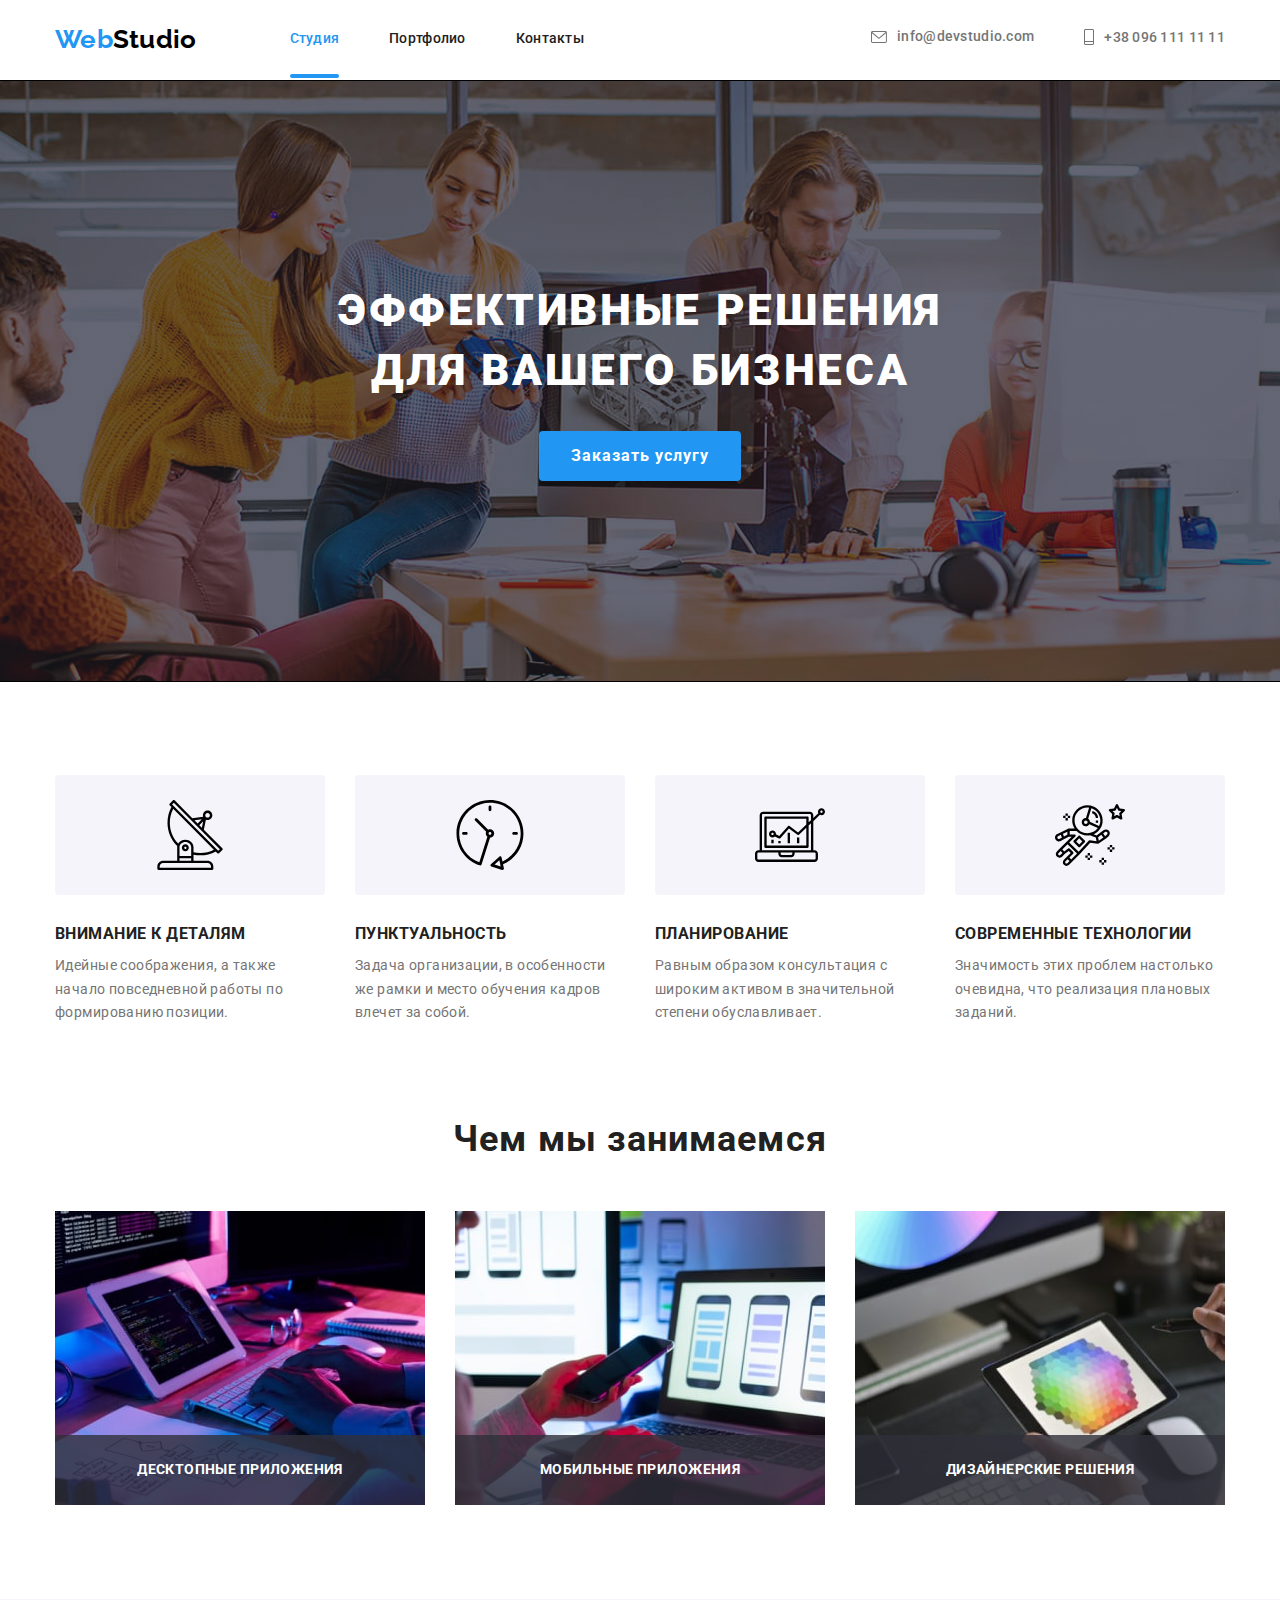
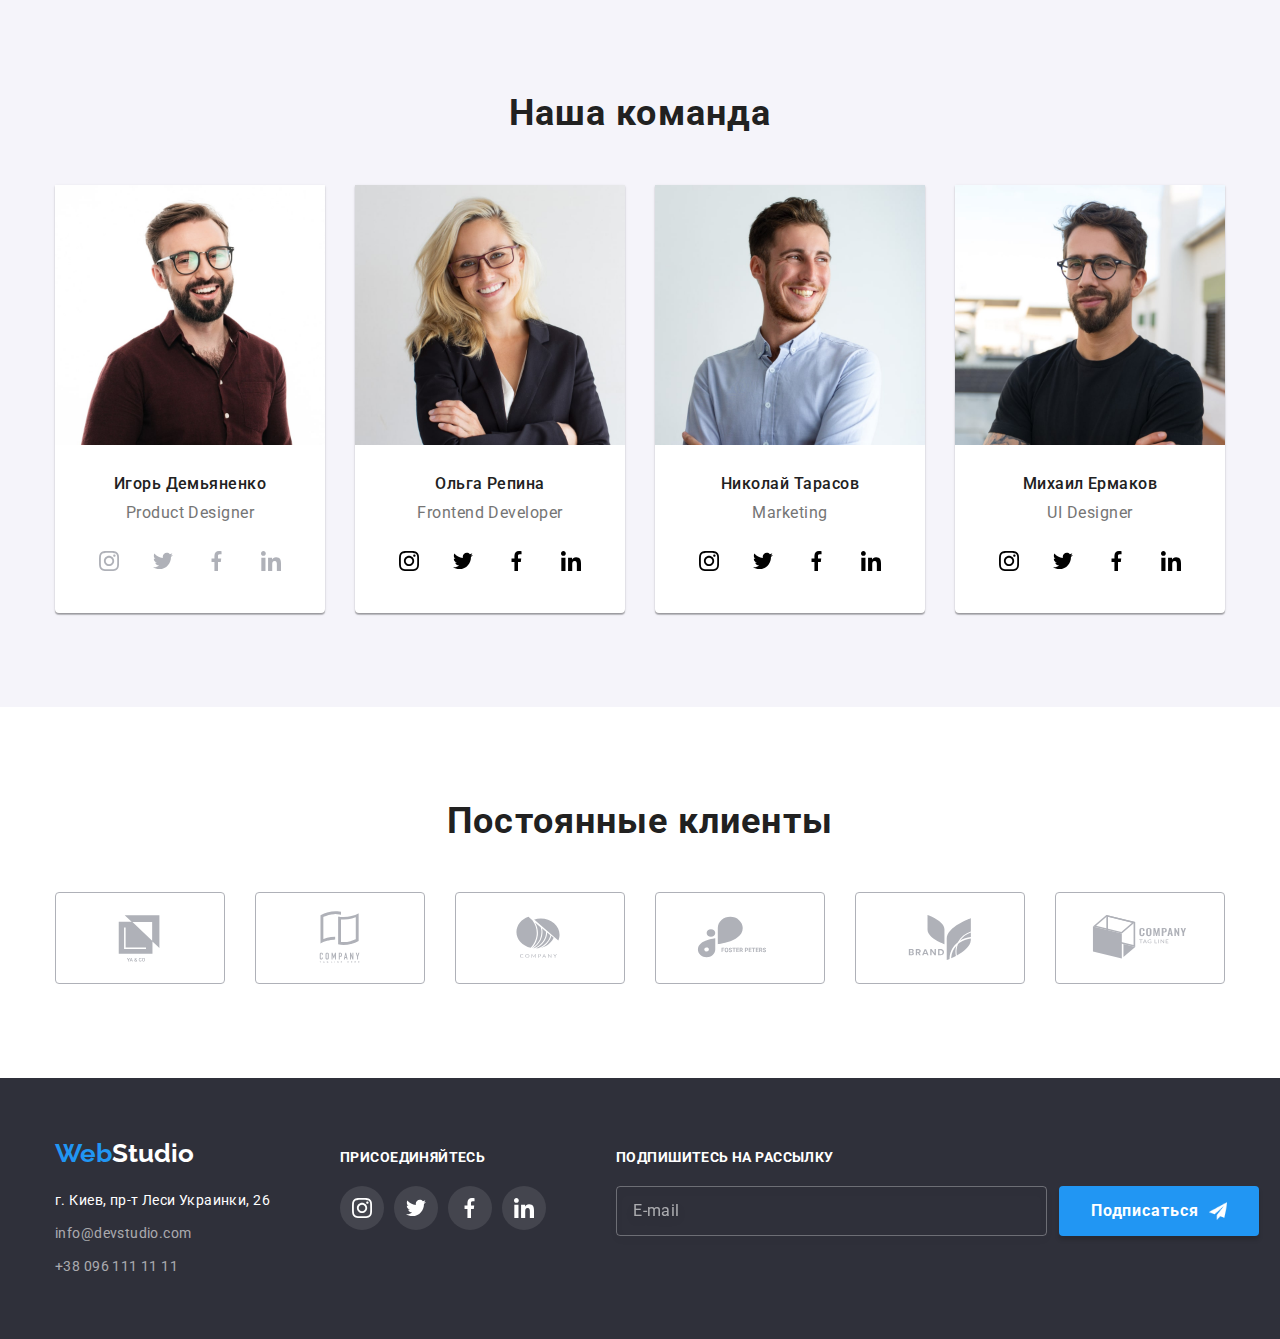
==== commit 5aeadbac: "22.00" ====
--- a/index.html
+++ b/index.html
@@ -16,21 +16,29 @@
 <body>
     <div>
         <header>
-            <div class="container header-container">
-                <a href="./index.html" class="webstudio"><span class="web">Web</span>Studio</a>
+            <div class="page-header container ">
+                <a href="./index.html" class="header__logo-link logo-link logo-link--color-dark">
+                    <span class="logo-link--color-blue">Web</span>Studio
+                </a>
                 <nav class="navigation">
-                    <ul class="menu-list">
-                        <li class="menu-item"><a href="./index.html" class="menu-link curent">Студия</a></li>
-                        <li class="menu-item"><a href="./portfolio.html" class="menu-link">Портфолио</a></li>                        
-                        <li class="menu-item"><a href="./contacts.html" class="menu-link">Контакты</a></li>                        
+                    <ul class="navigation-list">
+                        <li class="navigation-list__item">
+                            <a href="./index.html" class="navigation-list__link navigation-list__link--curent">Студия</a>
+                        </li>
+                        <li class="navigation-list__item">
+                            <a href="./portfolio.html" class="navigation-list__link">Портфолио</a>
+                        </li>                        
+                        <li class="navigation-list__item">
+                            <a href="./contacts.html" class="navigation-list__link">Контакты</a>
+                        </li>                        
                     </ul>                                   
                 </nav>
                 <ul class="menu-contact">
-                    <li class="menu-item"><a href="mailto:info@devstudio.com" class="contact-item">
+                    <li class="menu-contact__item"><a href="mailto:info@devstudio.com" class="menu-contact__link">
                         <svg class="icon-message" width="16px" height="12px">
                             <use href="./images/symbol-defs.svg#icon-message"></use>
                         </svg>info@devstudio.com</a></li>
-                    <li class="menu-item"><a href="tel:+380961111111" class="contact-item">
+                    <li class="menu-contact__item"><a href="tel:+380961111111" class="menu-contact__link">
                         <svg class="icon-phone" width="10px" height="16px">
                             <use href="./images/symbol-defs.svg#icon-phone"></use>
                         </svg>+38 096 111 11 11</a></li>
@@ -42,53 +50,53 @@
         <main>
             <section class="bussines">
                 <div class="container">
-                    <h1 class="bussines-h1">Эффективные решения <br> для вашего бизнеса</h1>
+                    <h1 class="bussines__title">Эффективные решения <br> для вашего бизнеса</h1>
                     <button type="button" class="button button-buy" data-modal-open>Заказать услугу</button>                
                 </div>                
             </section>
 
-            <section class="bussines-advantages section">
+            <section class="advantages section">
                 <div class="container">
                     <h2 class="visually-hidden">Наши особености</h2>
-                    <ul class="bussines-list">
-                        <li class="item">
-                            <div class="item-div">
+                    <ul class="advantages-list">
+                        <li class="advantages-list__item">
+                            <div class="advantages-div">
                                 <svg class="bussines-icon" width="70" height="70" >
                                     <use href="./images/symbol-defs.svg#icon-antenna"></use>
                                 </svg>
                             </div>
-                            <h3 class="advantages-h text">Внимание к деталям</h3>
-                            <p class="advantages-p text">Идейные соображения, а также начало повседневной работы по формированию
+                            <h3 class="advantages-list__title text">Внимание к деталям</h3>
+                            <p class="advantages-list__text text">Идейные соображения, а также начало повседневной работы по формированию
                                 позиции.</p>
                         </li>
-                        <li class="item">
-                            <div class="item-div">
+                        <li class="advantages-list__item">
+                            <div class="advantages-div">
                                 <svg class="bussines-icon" width="70" height="70">
                                     <use href="./images/symbol-defs.svg#icon-clock"></use>
                                 </svg>
                             </div>
-                            <h3 class="advantages-h text">Пунктуальность</h3>
-                            <p class="advantages-p text">Задача организации, в особенности же рамки и место обучения кадров влечет за
+                            <h3 class="advantages-list__title text">Пунктуальность</h3>
+                            <p class="advantages-list__text text">Задача организации, в особенности же рамки и место обучения кадров влечет за
                                 собой.</p>
                         </li>
-                        <li class="item">
-                            <div class="item-div">
+                        <li class="advantages-list__item">
+                            <div class="advantages-div">
                                 <svg class="bussines-icon" width="70" height="70">
                                     <use href="./images/symbol-defs.svg#icon-diagram" ></use>
                                 </svg>
                             </div>
-                            <h3 class="advantages-h text">Планирование</h3>
-                            <p class="advantages-p text">Равным образом консультация с широким активом в значительной степени
+                            <h3 class="advantages-list__title text">Планирование</h3>
+                            <p class="advantages-list__text text">Равным образом консультация с широким активом в значительной степени
                                 обуславливает.</p>
                         </li>
-                        <li class="item">
-                            <div class="item-div">
+                        <li class="advantages-list__item">
+                            <div class="advantages-div">
                                 <svg class="bussines-icon" width="70" height="70"> 
                                     <use href="./images/symbol-defs.svg#icon-astronaut"></use>
                                 </svg>
                             </div>
-                            <h3 class="advantages-h text">Современные технологии</h3>
-                            <p class="advantages-p text">Значимость этих проблем настолько очевидна, что реализация плановых заданий.
+                            <h3 class="advantages-list__title text">Современные технологии</h3>
+                            <p class="advantages-list__text text">Значимость этих проблем настолько очевидна, что реализация плановых заданий.
                             </p>
                         </li>
                     </ul>
@@ -97,24 +105,25 @@
             
             <section class="work section">
                 <div class="container">
-                    <h2 class="section-title text">Чем мы занимаемся</h2>
+                    <h2 class="section-title
+                     text">Чем мы занимаемся</h2>
                     <ul class="work-list">
-                        <li class="item">
+                        <li class="work-list__item">
                             <img src="./images/image.jpg" alt="Зображення: З алгоритма переносимо на пк" width="370">
                             <div class="thumb-bg">
-                                <p class="thumb-bg-p">Десктопные приложения</p>
-                            </div>
-                        </li>
-                        <li class="item">
+                                <p class="thumb-bg__text">Десктопные приложения</p>
+                            </div>
+                        </li>
+                        <li class="work-list__item">
                             <img src="./images/image(1).jpg" alt="Зображення: Відображення блоків на телефоні" width="370">
                             <div class="thumb-bg">
-                                <p class="thumb-bg-p">Мобильные приложения</p>
-                            </div>
-                        </li>
-                        <li class="item">
+                                <p class="thumb-bg__text">Мобильные приложения</p>
+                            </div>
+                        </li>
+                        <li class="work-list__item">
                             <img src="./images/image(2).jpg" alt="Зображення: Градієнт" width="370">
                             <div class="thumb-bg">
-                                <p class="thumb-bg-p">Дизайнерские решения</p>
+                                <p class="thumb-bg__text">Дизайнерские решения</p>
                             </div>
                         </li>
                     </ul>                
@@ -131,22 +140,22 @@
                                 <h3 class="text team-h3">Игорь Демьяненко</h3>
                                 <p class="team-p text">Product Designer</p>
                                 <ul class="social-list">
-                                    <li class="social-item"><a href="" class="icon-link">
+                                    <li class="social-item"><a href="" class="icon-link icon-link--fill-grey">
                                         <svg class="icon" width="20" height="20">
                                             <use href="./images/symbol-defs.svg#icon-instagram"></use>
                                         </svg>
                                     </a></li>
-                                    <li class="social-item"><a href="" class="icon-link">
+                                    <li class="social-item"><a href="" class="icon-link icon-link--fill-grey">
                                         <svg class="icon" width="20" height="20">
                                             <use href="./images/symbol-defs.svg#icon-twitter"></use>
                                         </svg>
                                     </a></li>
-                                    <li class="social-item"><a href="" class="icon-link">
+                                    <li class="social-item"><a href="" class="icon-link icon-link--fill-grey">
                                         <svg class="icon" width="20" height="20">
                                             <use href="./images/symbol-defs.svg#icon-facebook"></use>
                                         </svg>
                                     </a></li>
-                                    <li class="social-item"><a href="" class="icon-link">
+                                    <li class="social-item"><a href="" class="icon-link icon-link--fill-grey">
                                         <svg class="icon" width="20" height="20">
                                             <use href="./images/symbol-defs.svg#icon-linkedin"></use>
                                         </svg>
@@ -289,7 +298,7 @@
         <footer class="footer-container">
             <div class="container">
                 <div class="contacts">
-                    <a href="./index.html" class="webstudio webstudio-footer"><span class="web">Web</span>Studio</a>
+                    <a href="./index.html" class="footer__logo-link logo-link logo-link--color-white"><span class="logo-link--color-blue">Web</span>Studio</a>
                     <address class="address">
                         <ul class="list">
                             <li class="item">
@@ -308,22 +317,22 @@
                 <div class="enter-link">
                     <p class="text-enter text">присоединяйтесь</p>
                     <ul class="social-list">
-                        <li class="footer-social-item"><a href="" class="icon-link">
+                        <li class="footer-social-item"><a href="" class="icon-link icon-link--bg-blue">
                                 <svg class="icon" width="20" height="20">
                                     <use href="./images/symbol-defs.svg#icon-instagram"></use>
                                 </svg>
                             </a></li>
-                        <li class="footer-social-item"><a href="" class="icon-link">
+                        <li class="footer-social-item"><a href="" class="icon-link icon-link--bg-blue">
                                 <svg class="icon" width="20" height="20">
                                     <use href="./images/symbol-defs.svg#icon-twitter"></use>
                                 </svg>
                             </a></li>
-                        <li class="footer-social-item"><a href="" class="icon-link">
+                        <li class="footer-social-item"><a href="" class="icon-link icon-link--bg-blue">
                                 <svg class="icon" width="20" height="20">
                                     <use href="./images/symbol-defs.svg#icon-facebook"></use>
                                 </svg>
                             </a></li>
-                        <li class="footer-social-item"><a href="" class="icon-link">
+                        <li class="footer-social-item"><a href="" class="icon-link icon-link--bg-blue">
                                 <svg class="icon" width="20" height="20">
                                     <use href="./images/symbol-defs.svg#icon-linkedin"></use>
                                 </svg>
--- a/css/main.css
+++ b/css/main.css
@@ -65,6 +65,44 @@
   color: var(--primary-bg-color);
   background: var(--primary-btn-bg-color);
   box-shadow: 0px 3px 1px rgba(0, 0, 0, 0.1), 0px 1px 2px rgba(0, 0, 0, 0.08), 0px 2px 2px rgba(0, 0, 0, 0.12);
+}
+
+.button-wrap {
+  display: flex;
+  align-items: center;
+}
+
+.button-wrap-title {
+  margin-right: 10px;
+}
+
+.button-wrap .button-wrap-svg {
+  fill: var(--primary-bg-color);
+}
+
+/*  */
+.button-send {
+  display: inline-flex;
+}
+
+.button-send::after {
+  margin-left: 10px;
+  content: "";
+  width: 24px;
+  height: 24px;
+  background-repeat: no-repeat;
+  background-position: center;
+  background-size: contain;
+  background-image: url(../images/icon-send.png);
+}
+
+.button-send:hover,
+.button-send:focus,
+.button-send:hover .button-wrap-title,
+.button-send:focus .button-wrap-title,
+.button-send:hover .button-wrap-svg,
+.button-send:focus .button-wrap-svg {
+  cursor: pointer;
 }
 
 .visually-hidden {
@@ -134,8 +172,6 @@
 }
 
 .section {
-  /*
-  */
   padding-top: 94px;
   padding-bottom: 94px;
 }
@@ -145,57 +181,92 @@
   font-size: 14px;
 }
 
+.section-title {
+  display: block;
+  margin-bottom: 50px;
+  font-weight: bold;
+  font-size: 36px;
+  line-height: 1.16;
+  text-align: center;
+  color: var(--title-text-color);
+}
+
 /*Text*/
 .text {
   letter-spacing: 0.03em;
 }
 
-header {
-  border-bottom: solid 1px #757575;
-  padding-top: 24px;
-  padding-bottom: 25px;
-}
-
-.header-container {
-  display: flex;
-  align-items: center;
-  font-weight: 500;
-  line-height: 1.14;
-  letter-spacing: 0.02em;
+.header__logo-link {
+  display: block;
+  margin-right: 93px;
+}
+
+.footer__logo-link {
+  display: block;
+  margin-bottom: 20px;
+}
+
+.logo-link {
+  font-family: "Raleway";
+  font-weight: bold;
+  font-size: 26px;
+  line-height: 1.19;
   text-decoration: none;
 }
-
-.header-container .webstudio {
-  display: block;
-  margin-right: 93px;
+.logo-link--color-dark {
+  color: #000000;
+}
+.logo-link--color-blue {
+  color: #2196f3;
+}
+.logo-link--color-white {
+  color: #ffffff;
+}
+
+.icon-message,
+.icon-phone {
+  fill: var(--primary-text-color);
+  margin-right: 10px;
+  transition: fill 250ms cubic-bezier(0.4, 0, 0.2, 1);
+}
+
+.icon-link {
+  display: flex;
+  width: 44px;
+  height: 44px;
+  border-radius: 50%;
+  align-items: center;
+  justify-content: center;
+  transition: fill 250ms cubic-bezier(0.4, 0, 0.2, 1), background-color 250ms cubic-bezier(0.4, 0, 0.2, 1);
+}
+.icon-link--fill-grey {
+  fill: #AFB1B8;
+  background-color: var(--primary-bg-color);
+}
+.icon-link--fill-grey:hover, .icon-link--fill-grey:focus {
+  background-color: var(--primary-btn-bg-color);
+  cursor: pointer;
+  fill: #FFFFFF;
+}
+.icon-link--bg-blue {
+  background-color: rgba(255, 255, 255, 0.1);
+  fill: #FFFFFF;
+}
+.icon-link--bg-blue:hover, .icon-link--bg-blue:focus {
+  background-color: var(--primary-btn-bg-color);
+  cursor: pointer;
+  fill: #FFFFFF;
 }
 
 /* Navigation */
-.menu-list {
-  display: block;
-  display: flex;
-}
-
-.menu-list .menu-item + .menu-item {
+.navigation-list {
+  display: block;
+  display: flex;
+}
+.navigation-list__item + .navigation-list__item {
   margin-left: 50px;
 }
-
-.menu-contact {
-  display: block;
-  display: flex;
-  margin-left: auto;
-}
-
-.menu-contact .menu-item + .menu-item {
-  margin-left: 50px;
-}
-
-/* Позначення поточної сторінки */
-.menu-list .menu-link.curent {
-  color: var(--primary-btn-bg-color);
-}
-
-.menu-link {
+.navigation-list__link {
   position: relative;
   padding-top: 32px;
   padding-bottom: 32px;
@@ -203,8 +274,14 @@
   text-decoration: none;
   transition: color 250ms cubic-bezier(0.4, 0, 0.2, 1);
 }
-
-.menu-link.curent::after {
+.navigation-list__link:hover, .navigation-list__link:focus {
+  cursor: pointer;
+  color: var(--primary-btn-bg-color);
+}
+.navigation-list__link--curent {
+  color: var(--primary-btn-bg-color);
+}
+.navigation-list__link--curent::after {
   position: absolute;
   left: 0;
   bottom: 0;
@@ -216,74 +293,47 @@
   border-radius: 2px;
 }
 
-.contact-item {
+.menu-contact {
+  display: block;
+  display: flex;
+  margin-left: auto;
+}
+.menu-contact__item + .menu-contact__item {
+  margin-left: 50px;
+}
+.menu-contact__link {
+  display: inline-flex;
+  align-items: center;
   color: var(--primary-text-color);
   text-decoration: none;
   transition: color 250ms cubic-bezier(0.4, 0, 0.2, 1);
 }
-
-.webstudio {
-  font-family: "Raleway";
-  font-weight: bold;
-  font-size: 26px;
-  line-height: 1.19;
+.menu-contact__link:hover, .menu-contact__link:focus, .menu-contact__link:hover .icon-phone, .menu-contact__link:focus .icon-phone, .menu-contact__link:hover .icon-message, .menu-contact__link:focus .icon-message {
+  fill: var(--primary-btn-bg-color);
+  color: var(--primary-btn-bg-color);
+  cursor: pointer;
+}
+
+header {
+  border-bottom: solid 1px #757575;
+  padding-top: 24px;
+  padding-bottom: 25px;
+}
+
+.page-header {
+  display: flex;
+  align-items: center;
+  font-weight: 500;
+  line-height: 1.14;
+  letter-spacing: 0.02em;
   text-decoration: none;
-  color: #000000;
-}
-
-.webstudio span {
-  color: #2196f3;
-}
-
-.menu-item .contact-item {
-  display: inline-flex;
-  align-items: center;
-}
-
-.icon-message,
-.icon-phone {
-  fill: var(--primary-text-color);
-  margin-right: 10px;
-  transition: fill 250ms cubic-bezier(0.4, 0, 0.2, 1);
 }
 
 .bussines {
   background: #2f303a;
-}
-
-.bussines {
   text-align: center;
   padding-top: 200px;
   padding-bottom: 200px;
-}
-
-.bussines-h1 {
-  margin-bottom: 30px;
-  font-weight: 900;
-  font-size: 44px;
-  line-height: 1.36;
-  letter-spacing: 0.06em;
-  text-transform: uppercase;
-  color: #ffffff;
-}
-
-.bussines-list {
-  display: block;
-  display: flex;
-  margin: 0px;
-  padding-bottom: 0;
-}
-
-.bussines-list .item {
-  width: 270px;
-}
-
-.bussines-list .item + .item {
-  margin-left: 30px;
-}
-
-/*Background*/
-.bussines {
   max-width: 1600px;
   height: 600px;
   background-size: cover;
@@ -294,22 +344,27 @@
   background-position: center;
   outline: 1px solid black;
 }
-
-/*Icons bussines*/
-.item-div {
-  display: flex;
-  width: 270px;
-  height: 120px;
-  background: var(--accent-btn-bg-color);
-  border-radius: 4px;
+.bussines__title {
   margin-bottom: 30px;
-  display: flex;
-  align-items: center;
-  justify-content: center;
+  font-weight: 900;
+  font-size: 44px;
+  line-height: 1.36;
+  letter-spacing: 0.06em;
+  text-transform: uppercase;
+  color: #ffffff;
 }
 
 /*advantages-------------------------------------------------------------------------- */
-.advantages-h {
+.advantages-list {
+  display: block;
+  display: flex;
+  margin: 0px;
+  padding-bottom: 0;
+}
+.advantages-list__item + .advantages-list__item {
+  margin-left: 30px;
+}
+.advantages-list__title {
   display: block;
   margin-top: 0px;
   margin-bottom: 10px;
@@ -318,10 +373,22 @@
   text-transform: uppercase;
   color: var(--title-text-color);
 }
-
-.advantages-p {
+.advantages-list__text {
   line-height: 1.71;
   color: var(--primary-text-color);
+}
+
+/*Icons bussines*/
+.advantages-div {
+  display: flex;
+  width: 270px;
+  height: 120px;
+  background: var(--accent-btn-bg-color);
+  border-radius: 4px;
+  margin-bottom: 30px;
+  display: flex;
+  align-items: center;
+  justify-content: center;
 }
 
 /* Section clients------------------------------------------ */
@@ -354,28 +421,20 @@
 }
 
 /*Section work--------------------------------------------------------------*/
-.work.section {
+.work {
   padding-top: 0;
   text-align: center;
 }
 
-.section-title {
-  display: block;
-  margin-bottom: 50px;
-  font-weight: bold;
-  font-size: 36px;
-  line-height: 1.16;
-  text-align: center;
-  color: var(--title-text-color);
-}
-
 .work-list {
   display: flex;
   justify-content: center;
 }
-
-.work-list .item {
+.work-list__item {
   position: relative;
+}
+.work-list__item + .work-list__item {
+  margin-left: 30px;
 }
 
 .thumb-bg {
@@ -393,17 +452,12 @@
   align-items: center;
   color: var(--primary-bg-color);
 }
-
-.thumb-bg .thumb-bg-p {
+.thumb-bg__text {
   position: absolute;
   left: 50%;
   top: 50%;
   transform: translate(-50%, -50%);
   white-space: nowrap;
-}
-
-.work-list .item + .item {
-  margin-left: 30px;
 }
 
 /*Section team-----------------------------*/
@@ -457,18 +511,6 @@
 .social-list .social-item + .social-item,
 .social-list .footer-social-item + .footer-social-item {
   margin-left: 10px;
-}
-
-.icon-link {
-  display: flex;
-  width: 44px;
-  height: 44px;
-  border-radius: 50%;
-  align-items: center;
-  justify-content: center;
-  fill: #AFB1B8;
-  background-color: var(--primary-bg-color);
-  transition: fill 250ms cubic-bezier(0.4, 0, 0.2, 1), background-color 250ms cubic-bezier(0.4, 0, 0.2, 1);
 }
 
 .modal {
@@ -499,9 +541,7 @@
   border: 1px solid rgba(0, 0, 0, 0.1);
   transition: fill 250ms cubic-bezier(0.4, 0, 0.2, 1);
 }
-
-.modal-close:hover,
-.modal-close:focus {
+.modal-close:hover, .modal-close:focus {
   fill: var(--primary-btn-bg-color);
 }
 
@@ -526,16 +566,6 @@
 
 .modal-form .form-field + .form-field {
   margin-top: 10px;
-}
-
-.modal-input,
-.modal-comment {
-  outline: none;
-}
-
-.modal-input:focus,
-.modal-comment:focus {
-  border: 1px solid var(--primary-btn-bg-color);
 }
 
 .modal-form .input-text {
@@ -549,6 +579,10 @@
   border: 1px solid rgba(33, 33, 33, 0.2);
   background-color: transparent;
   padding-left: 42px;
+  outline: none;
+}
+.modal-input:focus {
+  border: 1px solid var(--primary-btn-bg-color);
 }
 
 .modal-input:focus + .input-icon {
@@ -568,6 +602,9 @@
   left: 14px;
   top: 50%;
   transform: translateY(-50%);
+}
+.modal-input:focus + .input-icon {
+  fill: var(--primary-btn-bg-color);
 }
 
 .modal-comment {
@@ -578,6 +615,10 @@
   border: 1px solid rgba(33, 33, 33, 0.2);
   background-color: transparent;
   resize: none;
+  outline: none;
+}
+.modal-comment:focus {
+  border: 1px solid var(--primary-btn-bg-color);
 }
 
 .form-license {
@@ -594,13 +635,10 @@
 
 .icon-cheked {
   margin-right: 8px;
-  /* width: 16px;
-  height: 15px; */
   border: 2px solid #212121;
   border-radius: 3px;
   align-items: center;
   justify-content: center;
-  /* background-color: var(--primary-btn-bg-color); */
   fill: transparent;
 }
 
@@ -730,8 +768,6 @@
   transition: opacity 250ms cubic-bezier(0.4, 0, 0.2, 1), visibility 250ms cubic-bezier(0.4, 0, 0.2, 1);
 }
 
-/* Footer */
-/* adress */
 .address {
   font-style: normal;
 }
@@ -797,15 +833,6 @@
   color: rgba(255, 255, 255, 0.6);
 }
 
-.contacts > .webstudio {
-  color: #ffffff;
-}
-
-.webstudio.webstudio-footer {
-  display: block;
-  margin-bottom: 20px;
-}
-
 .list .item + .item {
   margin-top: 9px;
 }
@@ -817,6 +844,10 @@
   color: #ffffff;
   transition: color 250ms cubic-bezier(0.4, 0, 0.2, 1);
 }
+.location:hover, .location:focus {
+  cursor: pointer;
+  color: var(--primary-btn-bg-color);
+}
 
 .footer-contact-item {
   text-decoration: none;
@@ -824,81 +855,12 @@
   letter-spacing: 0.03em;
   color: rgba(255, 255, 255, 0.6);
 }
-
-/*Icons footer*/
-.footer-social-item .icon-link {
-  background-color: rgba(255, 255, 255, 0.1);
-  fill: #FFFFFF;
+.footer-contact-item:hover, .footer-contact-item:focus {
+  cursor: pointer;
+  color: var(--primary-btn-bg-color);
 }
 
 /* Subscribe */
 .subscribe {
   margin-left: 70px;
-}
-
-.button-wrap {
-  display: flex;
-  align-items: center;
-}
-
-.button-wrap-title {
-  margin-right: 10px;
-}
-
-.button-wrap .button-wrap-svg {
-  fill: var(--primary-bg-color);
-}
-
-/*  */
-.button-send {
-  display: inline-flex;
-}
-
-.button-send::after {
-  margin-left: 10px;
-  content: "";
-  width: 24px;
-  height: 24px;
-  background-repeat: no-repeat;
-  background-position: center;
-  background-size: contain;
-  background-image: url(../images/icon-send.png);
-}
-
-.button-send:hover,
-.button-send:focus,
-.button-send:hover .button-wrap-title,
-.button-send:focus .button-wrap-title,
-.button-send:hover .button-wrap-svg,
-.button-send:focus .button-wrap-svg {
-  cursor: pointer;
-}
-
-/* Hover and focus++++++++++++++++++++++++++++++++++++++++++++++++++++++++++++++++*/
-.menu-link:hover,
-.menu-link:focus,
-.location:hover,
-.location:focus,
-.footer-contact-item:hover,
-.footer-contact-item:focus {
-  cursor: pointer;
-  color: var(--primary-btn-bg-color);
-}
-
-.contact-item:hover,
-.contact-item:focus,
-.contact-item:hover .icon-phone,
-.contact-item:focus .icon-phone,
-.contact-item:hover .icon-message,
-.contact-item:focus .icon-message {
-  fill: var(--primary-btn-bg-color);
-  color: var(--primary-btn-bg-color);
-  cursor: pointer;
-}
-
-.icon-link:hover,
-.icon-link:focus {
-  background-color: var(--primary-btn-bg-color);
-  cursor: pointer;
-  fill: #FFFFFF;
 }/*# sourceMappingURL=main.css.map */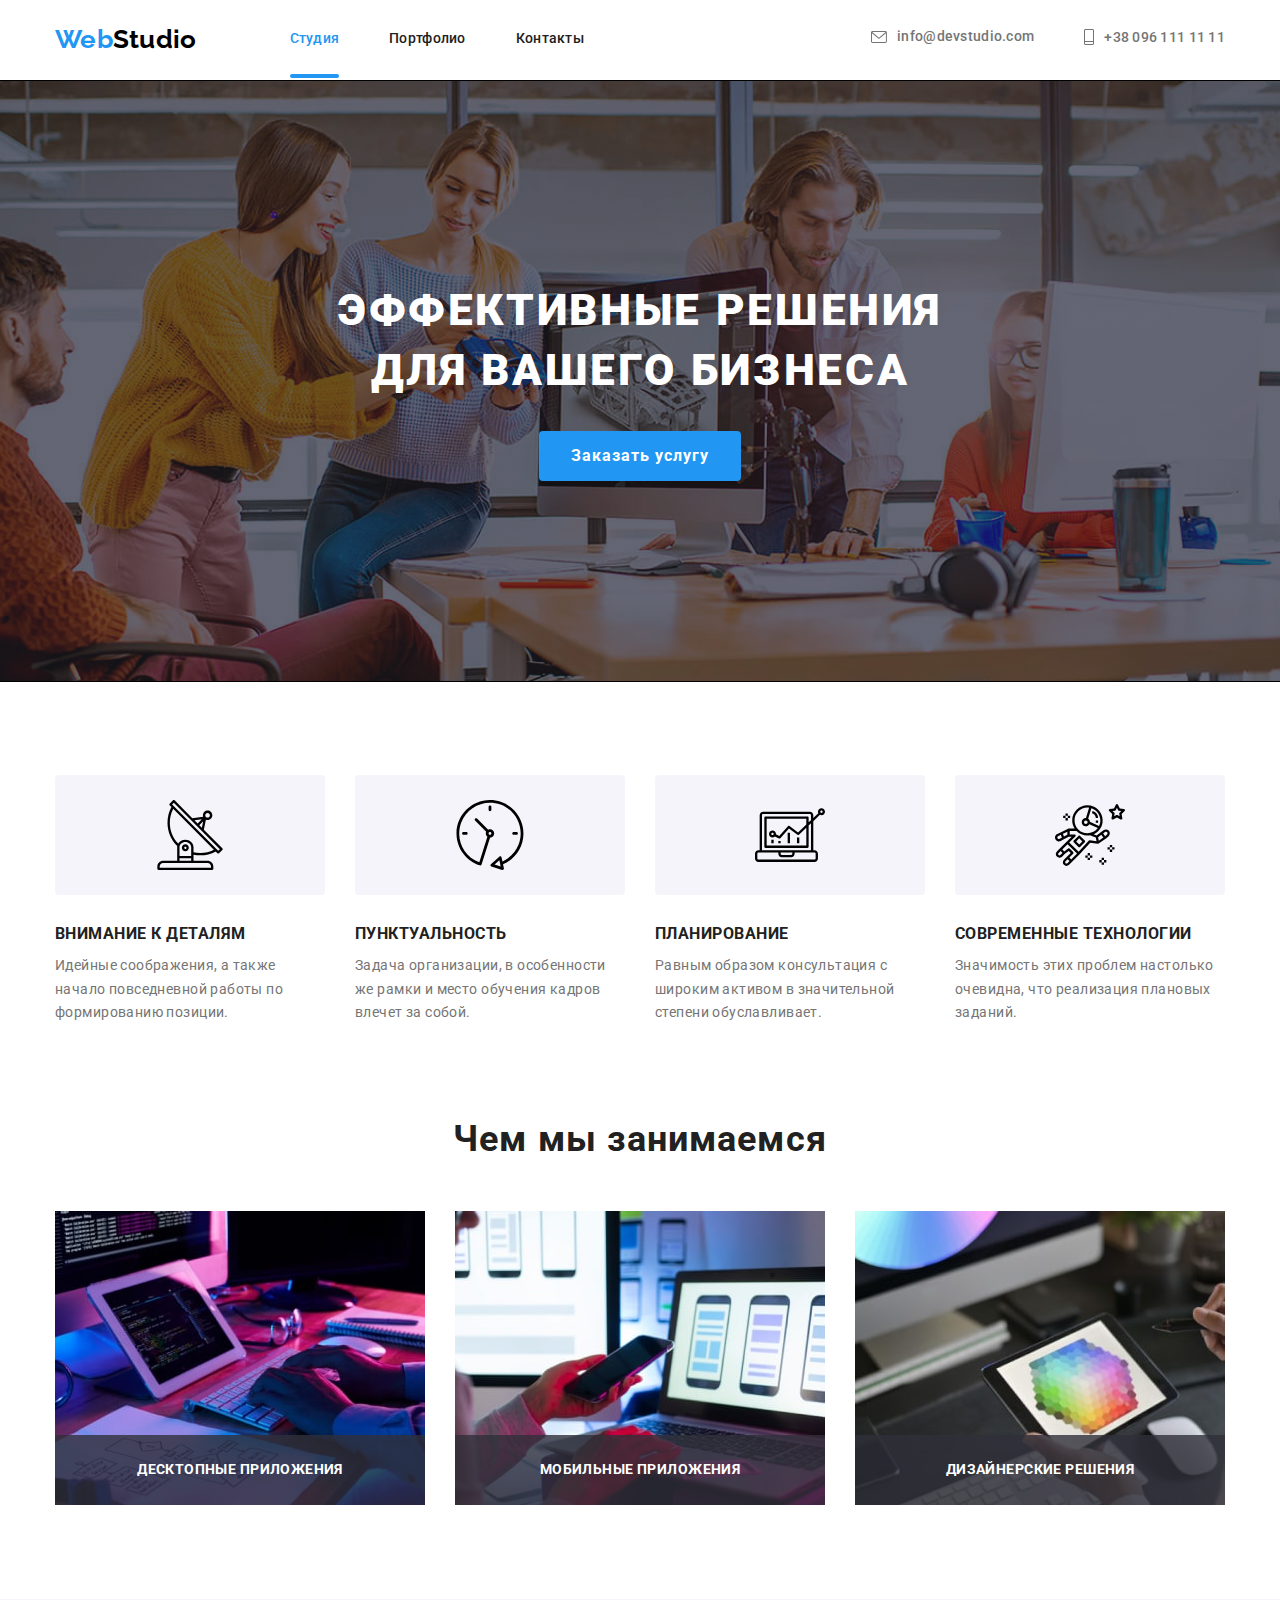
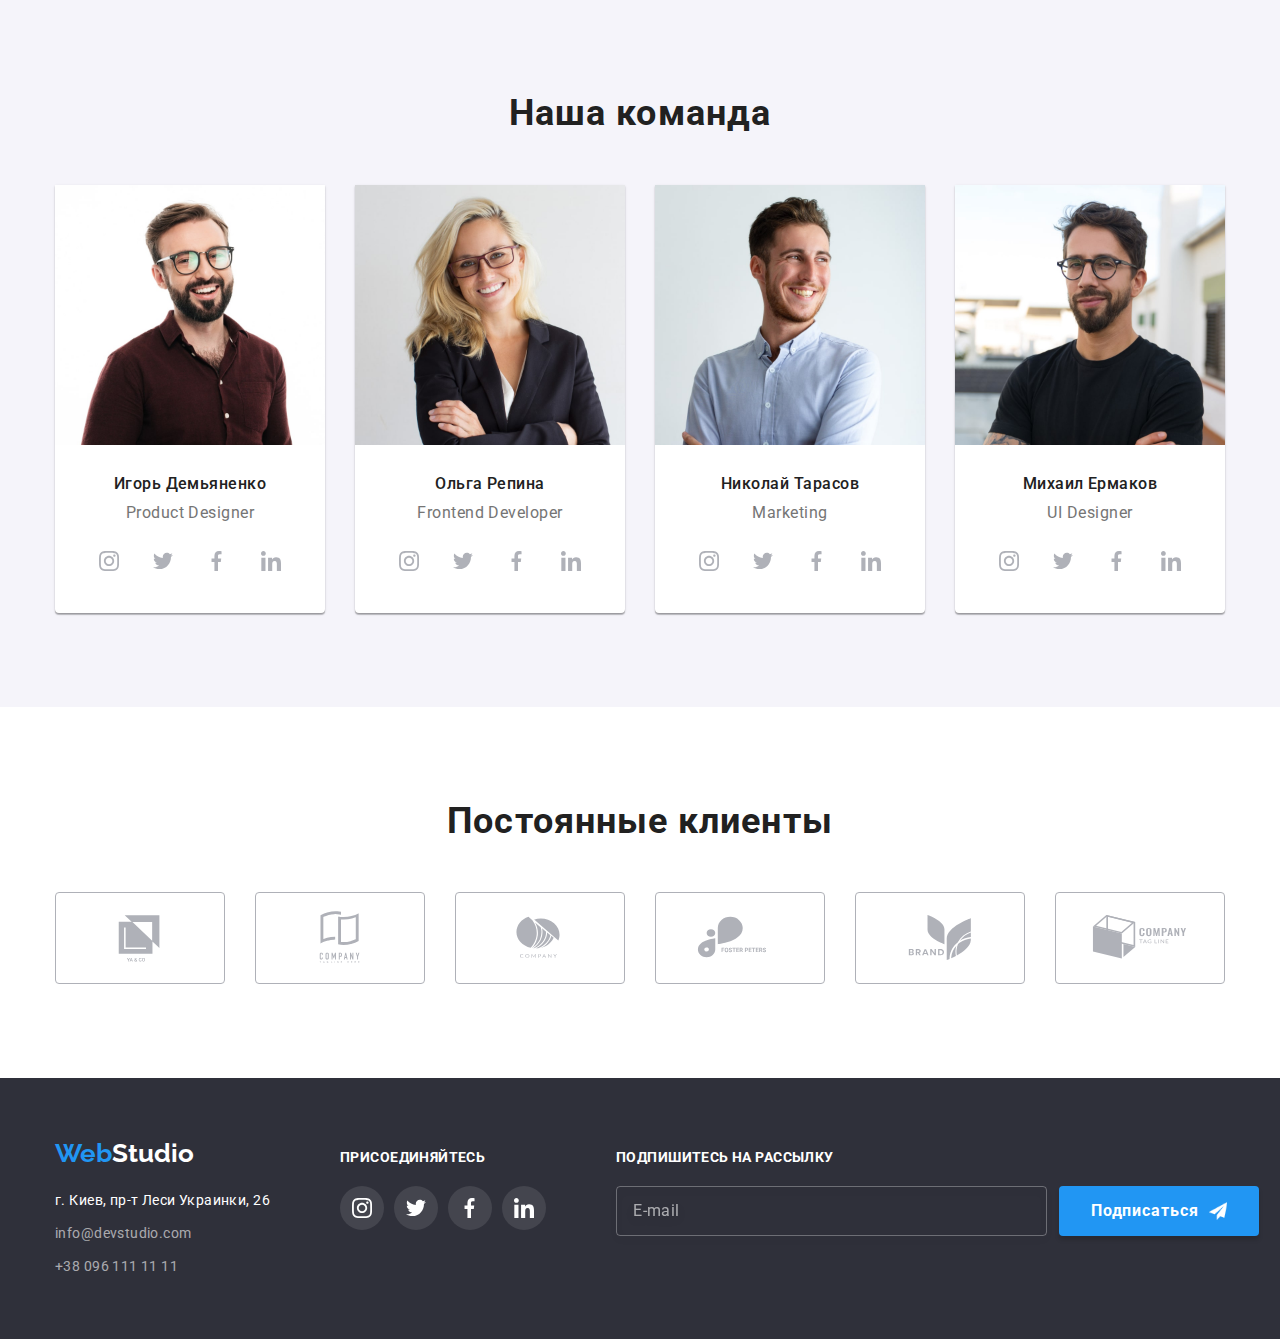
==== commit 571474c3: "22.20" ====
--- a/index.html
+++ b/index.html
@@ -170,22 +170,22 @@
                                 <h3 class="text team-h3">Ольга Репина</h3>
                                 <p class="team-p text">Frontend Developer</p>
                                 <ul class="social-list">
-                                    <li class="social-item"><a href="" class="icon-link">
+                                    <li class="social-item"><a href="" class="icon-link icon-link--fill-grey">
                                             <svg class="icon" width="20" height="20">
                                                 <use href="./images/symbol-defs.svg#icon-instagram"></use>
                                             </svg>
                                         </a></li>
-                                    <li class="social-item"><a href="" class="icon-link">
+                                    <li class="social-item"><a href="" class="icon-link icon-link--fill-grey">
                                             <svg class="icon" width="20" height="20">
                                                 <use href="./images/symbol-defs.svg#icon-twitter"></use>
                                             </svg>
                                         </a></li>
-                                    <li class="social-item"><a href="" class="icon-link">
+                                    <li class="social-item"><a href="" class="icon-link icon-link--fill-grey">
                                             <svg class="icon" width="20" height="20">
                                                 <use href="./images/symbol-defs.svg#icon-facebook"></use>
                                             </svg>
                                         </a></li>
-                                    <li class="social-item"><a href="" class="icon-link">
+                                    <li class="social-item"><a href="" class="icon-link icon-link--fill-grey">
                                             <svg class="icon" width="20" height="20">
                                                 <use href="./images/symbol-defs.svg#icon-linkedin"></use>
                                             </svg>
@@ -200,22 +200,22 @@
                                 <h3 class="text team-h3">Николай Тарасов</h3>
                                 <p class="team-p text">Marketing</p>
                                 <ul class="social-list">
-                                    <li class="social-item"><a href="" class="icon-link">
+                                    <li class="social-item"><a href="" class="icon-link icon-link--fill-grey">
                                             <svg class="icon" width="20" height="20">
                                                 <use href="./images/symbol-defs.svg#icon-instagram"></use>
                                             </svg>
                                         </a></li>
-                                    <li class="social-item"><a href="" class="icon-link">
+                                    <li class="social-item"><a href="" class="icon-link icon-link--fill-grey">
                                             <svg class="icon" width="20" height="20">
                                                 <use href="./images/symbol-defs.svg#icon-twitter"></use>
                                             </svg>
                                         </a></li>
-                                    <li class="social-item"><a href="" class="icon-link">
+                                    <li class="social-item"><a href="" class="icon-link icon-link--fill-grey">
                                             <svg class="icon" width="20" height="20">
                                                 <use href="./images/symbol-defs.svg#icon-facebook"></use>
                                             </svg>
                                         </a></li>
-                                    <li class="social-item"><a href="" class="icon-link">
+                                    <li class="social-item"><a href="" class="icon-link icon-link--fill-grey">
                                             <svg class="icon" width="20" height="20">
                                                 <use href="./images/symbol-defs.svg#icon-linkedin"></use>
                                             </svg>
@@ -230,22 +230,22 @@
                                 <h3 class="text team-h3">Михаил Ермаков</h3>
                                 <p class="team-p text">UI Designer</p>
                                 <ul class="social-list">
-                                    <li class="social-item"><a href="" class="icon-link">
+                                    <li class="social-item"><a href="" class="icon-link icon-link--fill-grey">
                                             <svg class="icon" width="20" height="20">
                                                 <use href="./images/symbol-defs.svg#icon-instagram"></use>
                                             </svg>
                                         </a></li>
-                                    <li class="social-item"><a href="" class="icon-link">
+                                    <li class="social-item"><a href="" class="icon-link icon-link--fill-grey">
                                             <svg class="icon" width="20" height="20">
                                                 <use href="./images/symbol-defs.svg#icon-twitter"></use>
                                             </svg>
                                         </a></li>
-                                    <li class="social-item"><a href="" class="icon-link">
+                                    <li class="social-item"><a href="" class="icon-link icon-link--fill-grey">
                                             <svg class="icon" width="20" height="20">
                                                 <use href="./images/symbol-defs.svg#icon-facebook"></use>
                                             </svg>
                                         </a></li>
-                                    <li class="social-item"><a href="" class="icon-link">
+                                    <li class="social-item"><a href="" class="icon-link icon-link--fill-grey">
                                             <svg class="icon" width="20" height="20">
                                                 <use href="./images/symbol-defs.svg#icon-linkedin"></use>
                                             </svg>
--- a/css/main.css
+++ b/css/main.css
@@ -10,15 +10,12 @@
   /* Анімація(Зміна заливки, кольору, тіні) */
   transition: background-color 250ms cubic-bezier(0.4, 0, 0.2, 1), box-shadow 250ms cubic-bezier(0.4, 0, 0.2, 1), fill 250ms cubic-bezier(0.4, 0, 0.2, 1), color 250ms cubic-bezier(0.4, 0, 0.2, 1);
 }
-
-.button:hover,
-.button:focus {
+.button:hover, .button:focus {
   cursor: pointer;
 }
 
 /*Кнопка на главной странице */
-.button-buy,
-.button-send {
+.button-buy {
   padding: 10px 32px;
   min-width: 200px;
   align-items: center;
@@ -29,16 +26,26 @@
   color: var(--primary-bg-color);
   background: var(--primary-btn-bg-color);
 }
-
-.button-buy:focus,
-.button-buy:hover {
+.button-buy:focus, .button-buy:hover {
   cursor: pointer;
   color: var(--title-text-color);
   background-color: var(--primary-bg-color);
 }
 
+.button-send {
+  padding: 10px 32px;
+  min-width: 200px;
+  align-items: center;
+  box-shadow: 0px 4px 4px rgba(0, 0, 0, 0.15);
+  font-weight: bold;
+  line-height: 1.875;
+  letter-spacing: 0.06em;
+  color: var(--primary-bg-color);
+  background: var(--primary-btn-bg-color);
+}
+
 /*Кнопка на странице Портфолио*/
-.button.btn-portf {
+.btn-portf {
   padding: 6px 22px;
   border-radius: 4px;
   border: none;
@@ -48,6 +55,11 @@
   color: var(--title-text-color);
   background: var(--accent-btn-bg-color);
 }
+.btn-portf:hover, .btn-portf:focus {
+  color: var(--primary-bg-color);
+  background: var(--primary-btn-bg-color);
+  box-shadow: 0px 3px 1px rgba(0, 0, 0, 0.1), 0px 1px 2px rgba(0, 0, 0, 0.08), 0px 2px 2px rgba(0, 0, 0, 0.12);
+}
 
 .portfolio-button .item + .item {
   margin-left: 8px;
@@ -60,31 +72,9 @@
   box-shadow: 0px 3px 1px rgba(0, 0, 0, 0.1), 0px 1px 2px rgba(0, 0, 0, 0.08), 0px 2px 2px rgba(0, 0, 0, 0.12);
 }
 
-.btn-portf:hover,
-.btn-portf:focus {
-  color: var(--primary-bg-color);
-  background: var(--primary-btn-bg-color);
-  box-shadow: 0px 3px 1px rgba(0, 0, 0, 0.1), 0px 1px 2px rgba(0, 0, 0, 0.08), 0px 2px 2px rgba(0, 0, 0, 0.12);
-}
-
-.button-wrap {
-  display: flex;
-  align-items: center;
-}
-
-.button-wrap-title {
-  margin-right: 10px;
-}
-
-.button-wrap .button-wrap-svg {
-  fill: var(--primary-bg-color);
-}
-
-/*  */
 .button-send {
   display: inline-flex;
 }
-
 .button-send::after {
   margin-left: 10px;
   content: "";
@@ -94,15 +84,6 @@
   background-position: center;
   background-size: contain;
   background-image: url(../images/icon-send.png);
-}
-
-.button-send:hover,
-.button-send:focus,
-.button-send:hover .button-wrap-title,
-.button-send:focus .button-wrap-title,
-.button-send:hover .button-wrap-svg,
-.button-send:focus .button-wrap-svg {
-  cursor: pointer;
 }
 
 .visually-hidden {
@@ -641,12 +622,10 @@
   justify-content: center;
   fill: transparent;
 }
-
 .modal-license:checked + .form-license-text .icon-cheked {
   background-color: var(--primary-btn-bg-color);
   fill: #ffffff;
 }
-
 .modal-license:focus + .form-license-text .icon-cheked {
   outline: none;
   border-color: var(--primary-btn-bg-color);
@@ -684,6 +663,12 @@
 
 .project-item-link {
   transition: box-shadow 250ms cubic-bezier(0.4, 0, 0.2, 1);
+}
+.project-item-link:hover, .project-item-link:focus, .project-item-link:hover .thumb-text, .project-item-link:focus .thumb-text {
+  display: inline-block;
+  box-shadow: 0px 1px 1px rgba(0, 0, 0, 0.12), 0px 4px 4px rgba(0, 0, 0, 0.06), 1px 4px 6px rgba(0, 0, 0, 0.16);
+  cursor: pointer;
+  transform: translateY(0%);
 }
 
 .thumb-project {
@@ -709,16 +694,6 @@
 }
 
 /* himichu++++++++++++++++++++++++++++++++++++++++++++++++++++++++++++++++*/
-.project-item-link:hover,
-.project-item-link:focus,
-.project-item-link:hover .thumb-text,
-.project-item-link:focus .thumb-text {
-  display: inline-block;
-  box-shadow: 0px 1px 1px rgba(0, 0, 0, 0.12), 0px 4px 4px rgba(0, 0, 0, 0.06), 1px 4px 6px rgba(0, 0, 0, 0.16);
-  cursor: pointer;
-  transform: translateY(0%);
-}
-
 .item .item-text {
   padding: 20px 24px;
   box-sizing: border-box;
